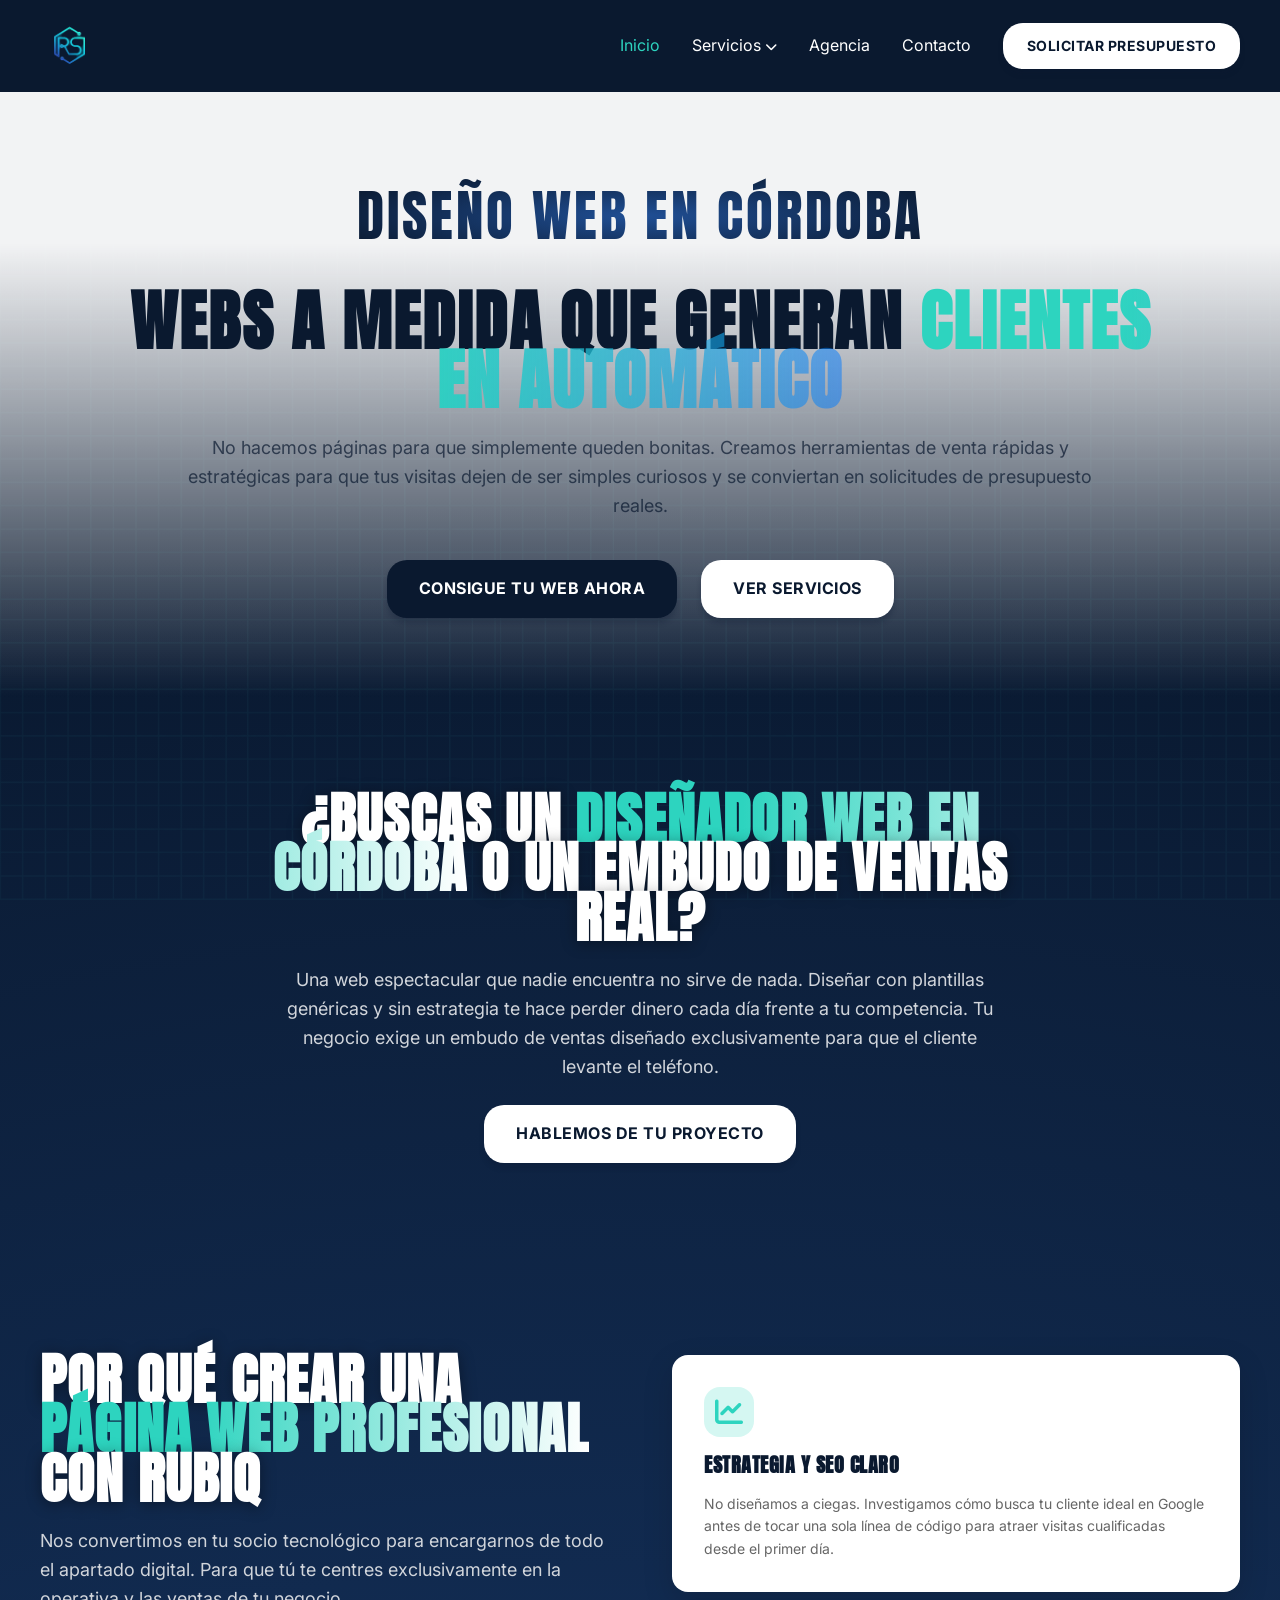
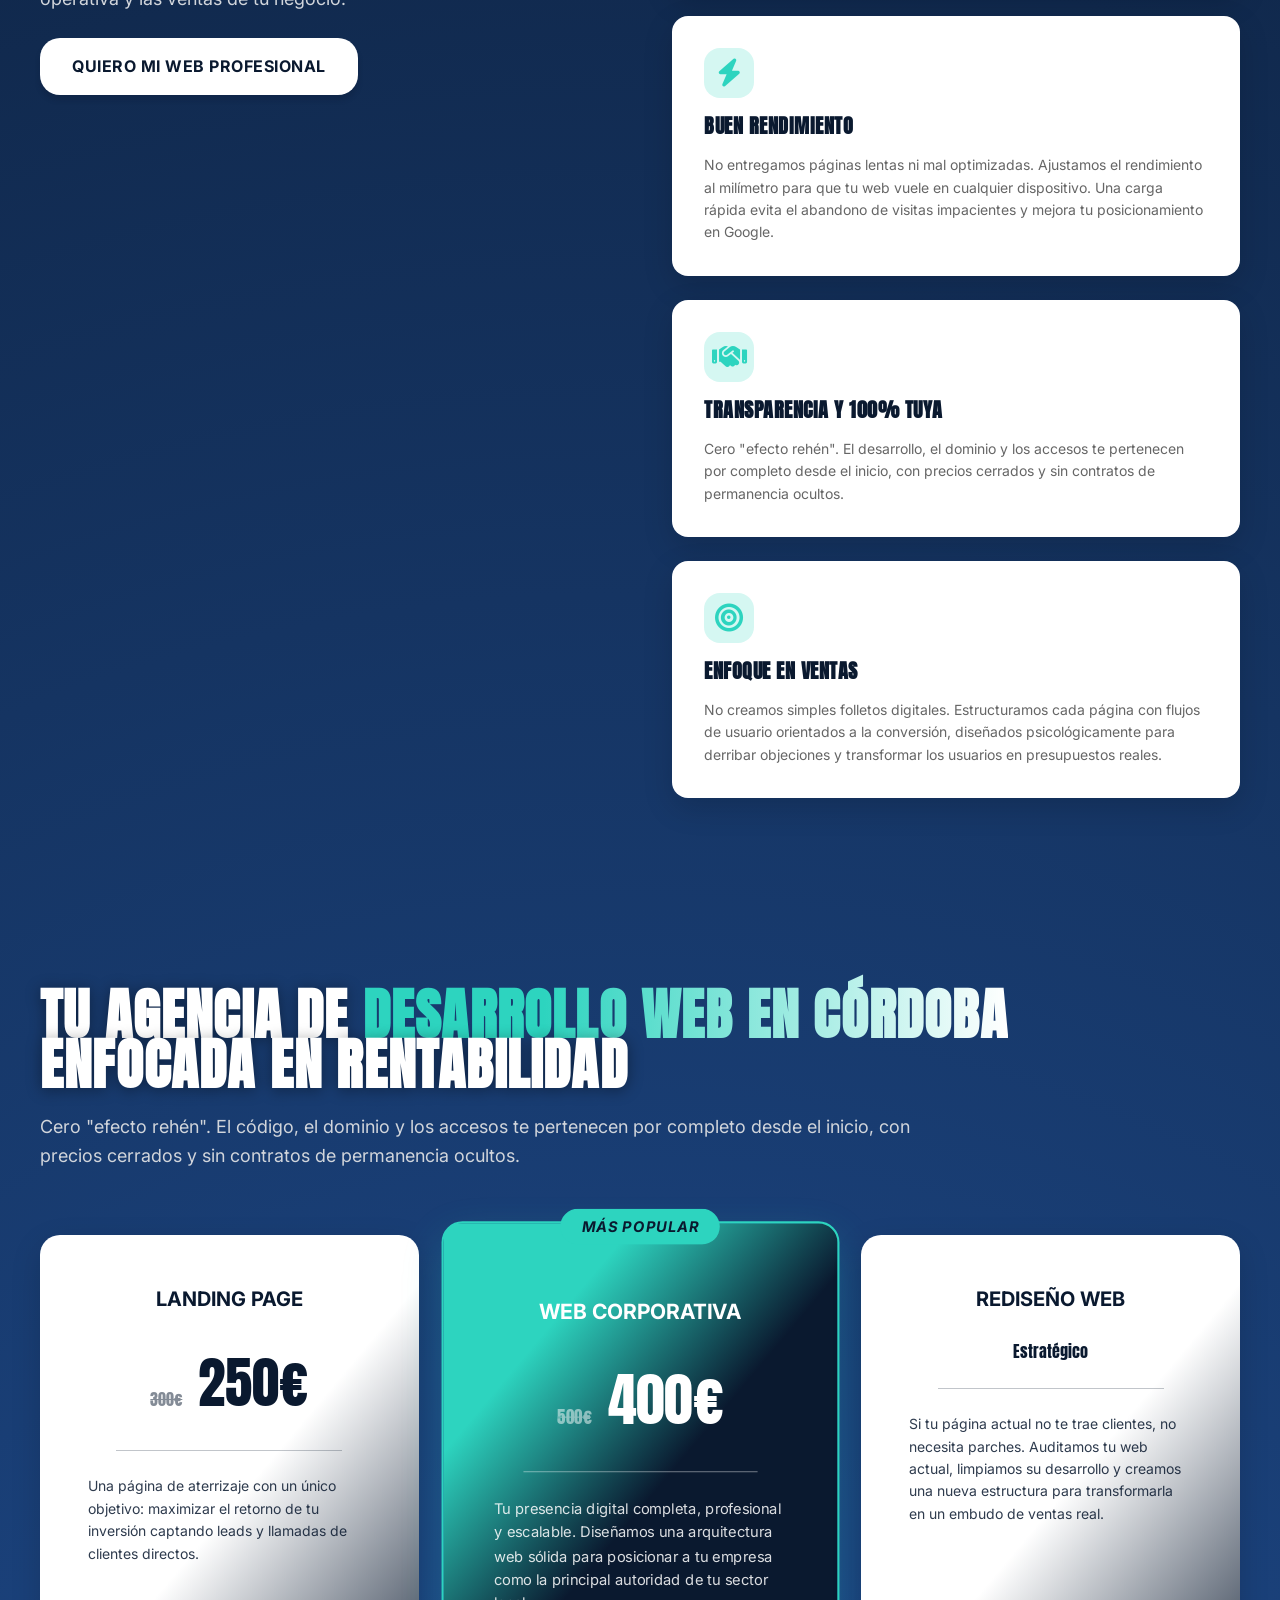
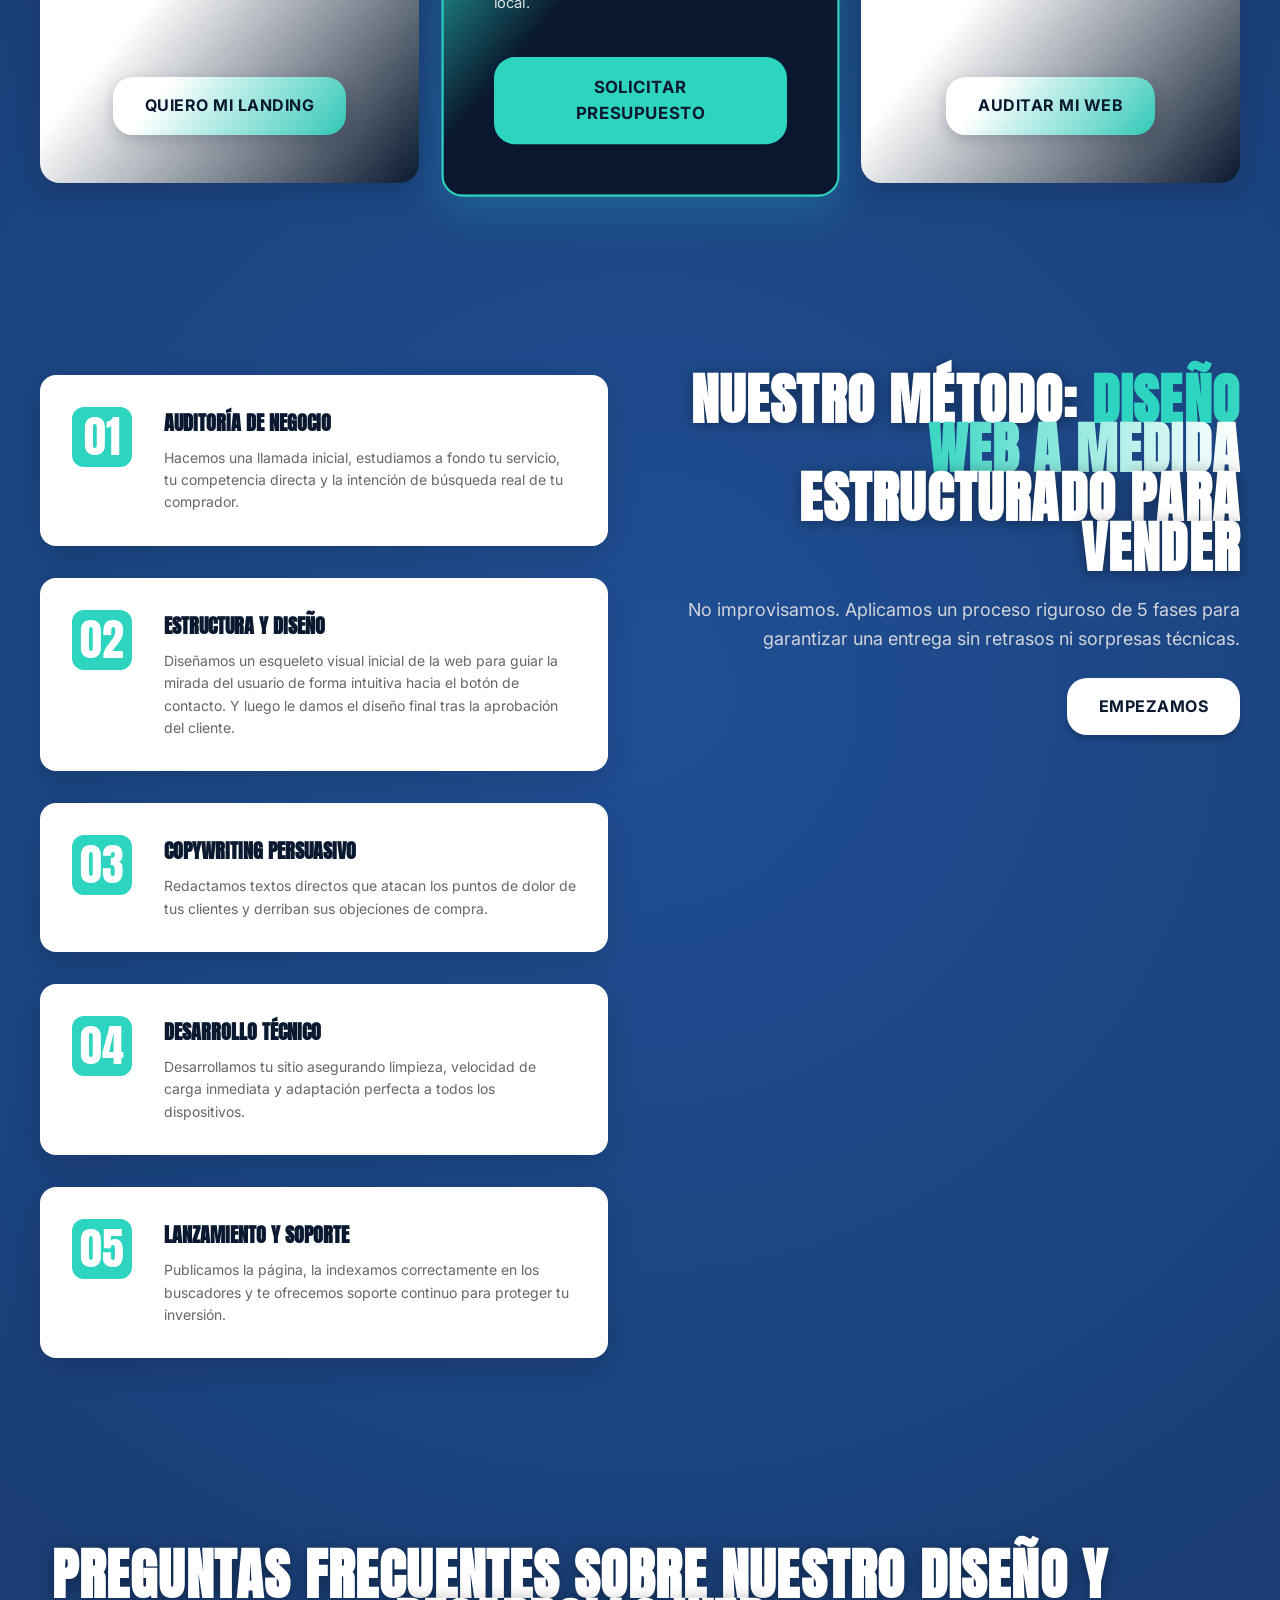
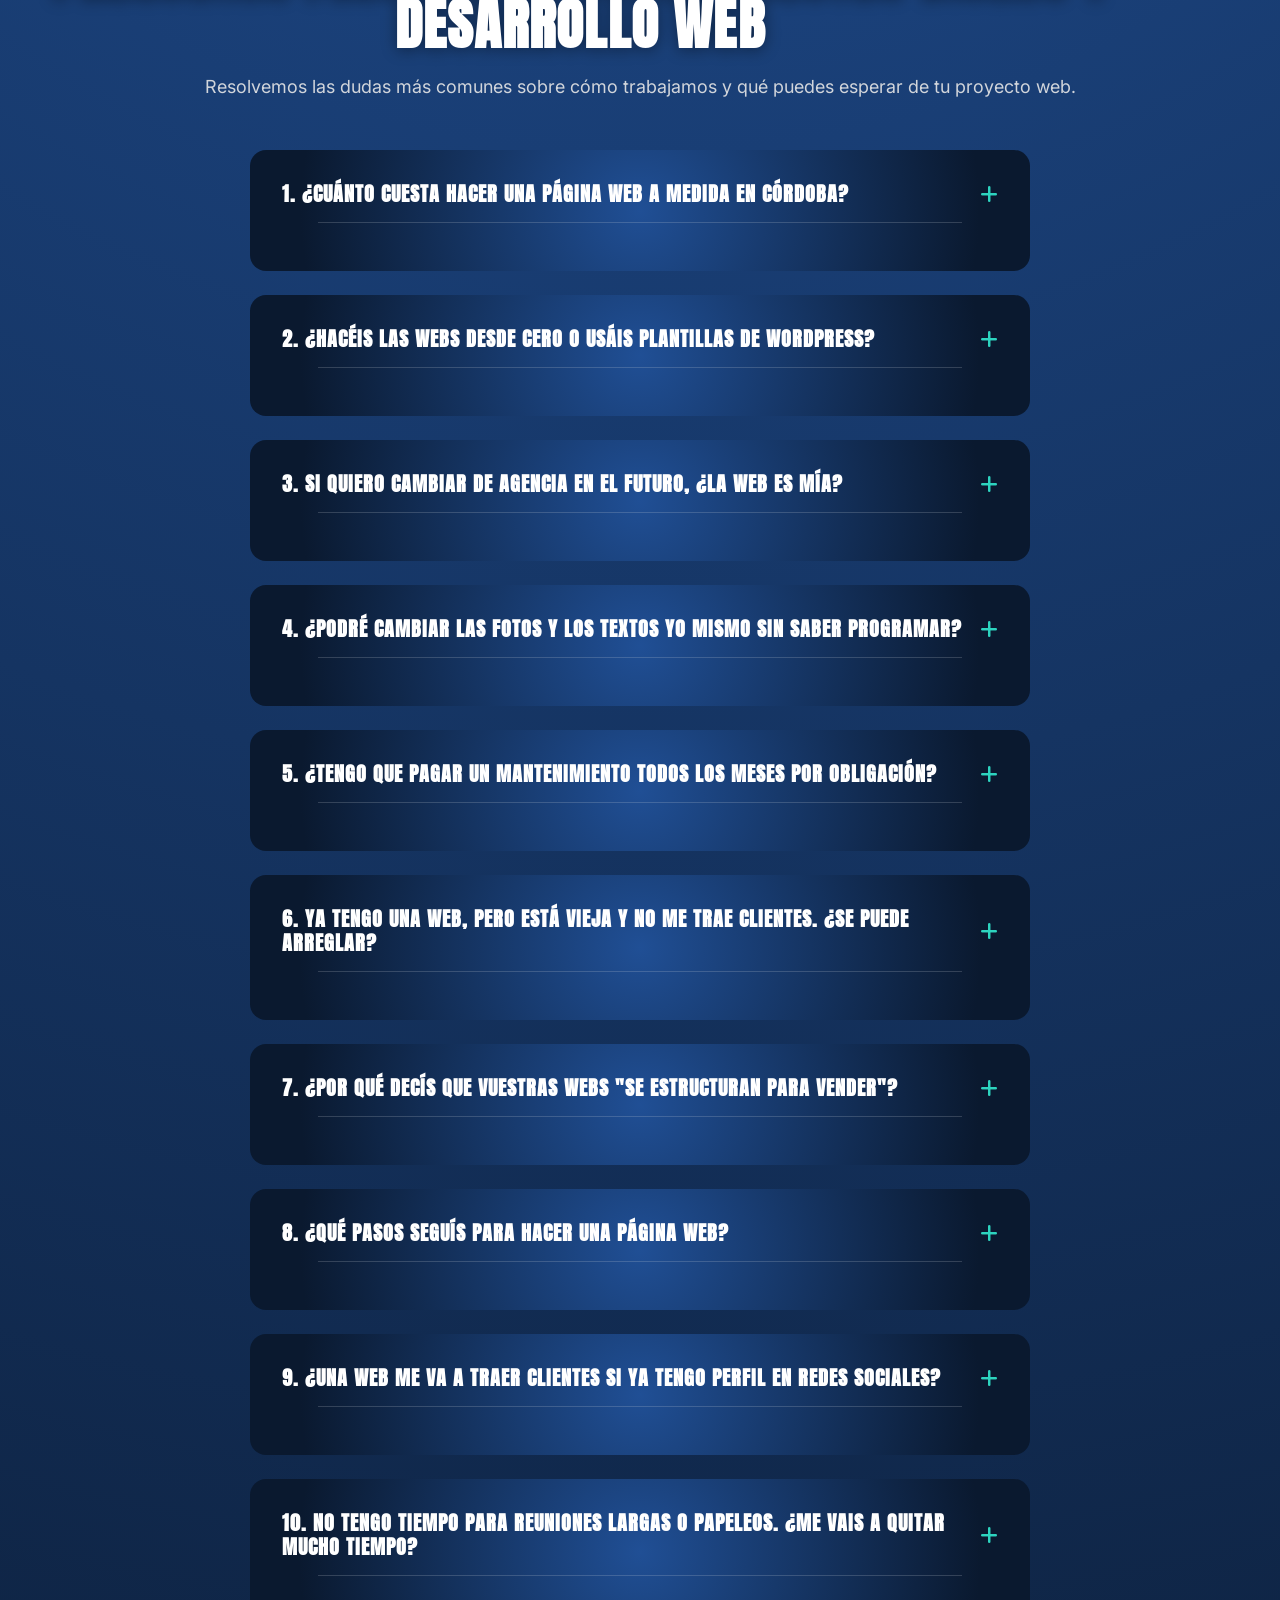
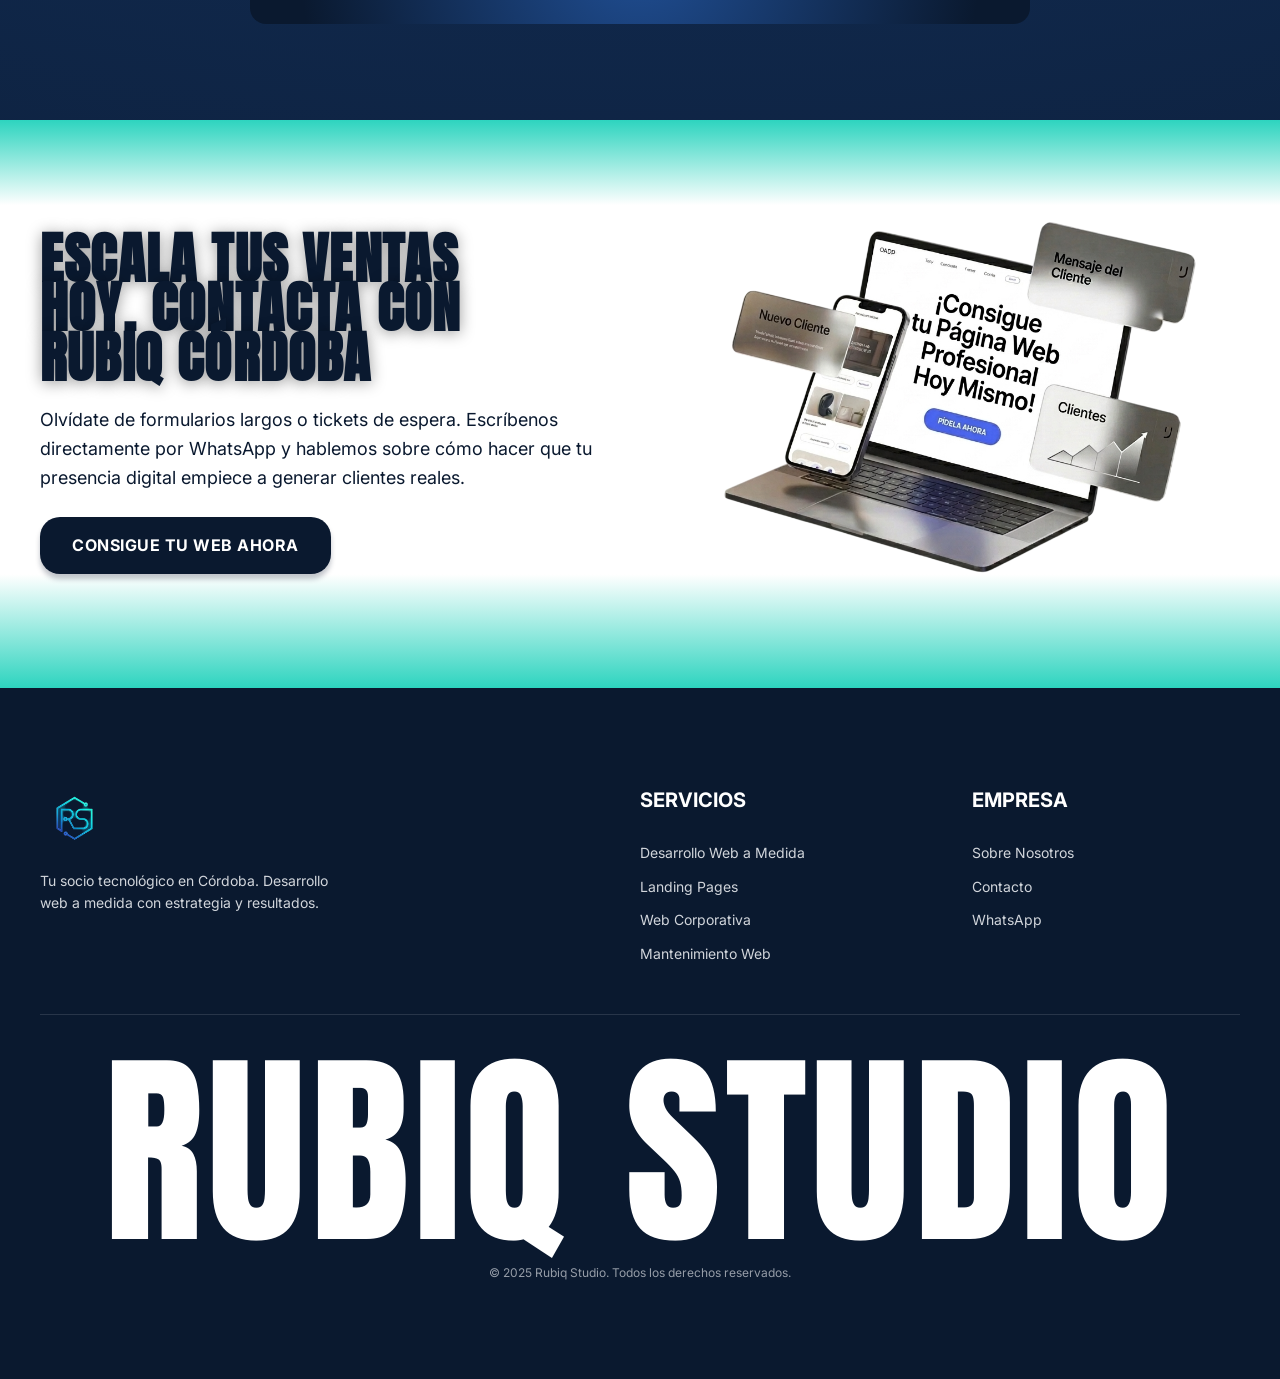
==== Desarrollo de la web/index.html @ 09715423 "Version 1 - Home casi terminada en desktop y el menu en movil hecho" ====
<!DOCTYPE html>
<html lang="es">

<head>
  <meta charset="UTF-8">
  <meta name="viewport" content="width=device-width, initial-scale=1.0">
  <title>Rubiq Studio — Diseño web en Córdoba para captar más clientes</title>
  <meta name="description"
    content="Rubiq Studio: agencia de desarrollo web en Córdoba. Creamos páginas web profesionales, rápidas y orientadas a ventas. Landing Pages, webs corporativas y rediseño estratégico.">

  <!-- Fuentes Google -->
  <link rel="preconnect" href="https://fonts.googleapis.com">
  <link rel="preconnect" href="https://fonts.gstatic.com" crossorigin>
  <link href="https://fonts.googleapis.com/css2?family=Anton&family=Inter:wght@400;500;700&display=swap"
    rel="stylesheet">

  <!-- Font Awesome (carga diferida) -->
  <link rel="stylesheet" href="https://cdnjs.cloudflare.com/ajax/libs/font-awesome/6.5.0/css/all.min.css" media="print"
    onload="this.media='all'">
  <noscript>
    <link rel="stylesheet" href="https://cdnjs.cloudflare.com/ajax/libs/font-awesome/6.5.0/css/all.min.css">
  </noscript>

  <!-- AOS se añadirá al final del desarrollo -->

  <link rel="stylesheet" href="css/global.css">
  <link rel="stylesheet" href="css/home.css">
</head>

<body>

  <!-- ===== HEADER / NAVEGACIÓN ===== -->
  <header class="navegacion">
    <nav class="navegacion-contenedor">
      <div class="navegacion-logo">
        <a href="index.html">
          <img src="img/logo-rubiqstudio.png" alt="Rubiq Studio" width="70" height="70">
        </a>
      </div>

      <ul class="navegacion-enlaces">
        <li><a href="index.html" class="activo">Inicio</a></li>
        <li class="navegacion-dropdown">
          <button class="navegacion-dropdown-toggle">Servicios <i class="fas fa-chevron-down"></i></button>
          <ul class="navegacion-dropdown-menu">
            <li><a href="desarrollo-web-a-medida.html">Desarrollo Web</a></li>
            <li><a href="mantenimiento-web-mensual.html">Mantenimiento Web</a></li>
          </ul>
        </li>
        <li><a href="agencia.html">Agencia</a></li>
        <li><a href="contacto.html">Contacto</a></li>
        <li class="navegacion-enlaces-boton"><a href="contacto.html" class="boton boton--blanco">Solicitar presupuesto</a></li>
      </ul>

      <button class="navegacion-hamburguesa" aria-label="Abrir menú">
        <i class="fas fa-bars"></i>
      </button>
    </nav>
  </header>

  <!-- ===== MAIN ===== -->
  <main>

    <!-- ===== HERO ===== -->
    <section class="hero">
      <div class="hero-contenedor">
        <span class="hero-pretitulo">Diseño web en Córdoba</span>
        <h1 class="hero-titulo"><span class="hero-titulo-base">webs a medida que generan </span><span
            class="hero-titulo-destacado">clientes en automático</span></h1>
        <p class="hero-contenido">No hacemos páginas para que simplemente queden bonitas. Creamos herramientas de venta
          rápidas y estratégicas para que tus visitas dejen de ser simples curiosos y se conviertan en solicitudes de
          presupuesto reales.</p>
        <div class="hero-botones">
          <a href="contacto.html" class="boton boton--azul-marino">Consigue tu web ahora</a>
          <a href="#servicios" class="boton boton--blanco">Ver servicios</a>
        </div>

      </div>
    </section>

    <!-- ===== SECCIÓN 1: PROBLEMA ===== -->
    <section class="problema" id="problema">
      <div class="problema-contenedor">
        <h2 class="problema-titulo">¿Buscas un <span class="destacado">diseñador web en Córdoba</span> o un embudo de
          ventas real?</h2>
        <p class="problema-contenido">Una web espectacular que nadie encuentra no sirve de nada. Diseñar con plantillas
          genéricas y sin estrategia te hace perder dinero cada día frente a tu competencia. Tu negocio exige un embudo
          de ventas diseñado exclusivamente para que el cliente levante el teléfono.</p>
        <a href="contacto.html" class="boton boton--blanco">Hablemos de tu proyecto</a>
      </div>
    </section>

    <!-- ===== SECCIÓN 2: BENEFICIOS ===== -->
    <section class="beneficios" id="beneficios">
      <div class="beneficios-contenedor">

        <div class="beneficios-contenido">
          <h2 class="beneficios-titulo">Por qué crear una <span class="destacado">página web profesional</span> con
            Rubiq</h2>
          <p class="beneficios-texto">Nos convertimos en tu socio tecnológico para encargarnos de todo el apartado
            digital. Para que tú te centres exclusivamente en la operativa y las ventas de tu negocio.</p>
          <a href="contacto.html" class="boton boton--blanco">Quiero mi web profesional</a>
        </div>

        <div class="beneficios-tarjetas">

          <article class="beneficio-tarjeta">
            <i class="fas fa-chart-line beneficio-icono"></i>
            <h3 class="beneficio-titulo">Estrategia y SEO claro</h3>
            <p class="beneficio-texto">No diseñamos a ciegas. Investigamos cómo busca tu cliente ideal en Google antes
              de tocar una sola línea de código para atraer visitas cualificadas desde el primer día.</p>
          </article>

          <article class="beneficio-tarjeta">
            <i class="fas fa-bolt beneficio-icono"></i>
            <h3 class="beneficio-titulo">Buen Rendimiento</h3>
            <p class="beneficio-texto">No entregamos páginas lentas ni mal optimizadas. Ajustamos el rendimiento al
              milímetro para que tu web vuele en cualquier dispositivo. Una carga rápida evita el abandono de visitas
              impacientes y mejora tu posicionamiento en Google.</p>
          </article>

          <article class="beneficio-tarjeta">
            <i class="fas fa-handshake beneficio-icono"></i>
            <h3 class="beneficio-titulo">Transparencia y 100% tuya</h3>
            <p class="beneficio-texto">Cero "efecto rehén". El desarrollo, el dominio y los accesos te pertenecen por
              completo desde el inicio, con precios cerrados y sin contratos de permanencia ocultos.</p>
          </article>

          <article class="beneficio-tarjeta">
            <i class="fas fa-bullseye beneficio-icono"></i>
            <h3 class="beneficio-titulo">Enfoque en ventas</h3>
            <p class="beneficio-texto">No creamos simples folletos digitales. Estructuramos cada página con flujos de
              usuario orientados a la conversión, diseñados psicológicamente para derribar objeciones y transformar los
              usuarios en presupuestos reales.</p>
          </article>

        </div>
      </div>
    </section>

    <!-- ===== SECCIÓN 3: SERVICIOS / PRECIOS ===== -->
    <section class="servicios" id="servicios">
      <div class="servicios-contenedor">

        <div class="servicios-encabezado">
          <h2 class="servicios-titulo">Tu agencia de <span class="destacado">desarrollo web en Córdoba</span> enfocada
            en rentabilidad</h2>
          <p class="servicios-contenido">Cero "efecto rehén". El código, el dominio y los accesos te pertenecen por
            completo desde el inicio, con precios cerrados y sin contratos de permanencia ocultos.</p>
        </div>

        <div class="servicios-tarjetas">

          <article class="servicio-tarjeta">
            <h3 class="servicio-tarjeta-titulo">Landing Page</h3>
            <div class="servicio-tarjeta-precio">
              <span class="precio-anterior">300€</span>
              <span class="precio-actual">250€</span>
            </div>
            <hr class="servicio-tarjeta-divisor">
            <p class="servicio-tarjeta-descripcion">Una página de aterrizaje con un único objetivo: maximizar el retorno
              de tu inversión captando leads y llamadas de clientes directos.</p>
            <a href="contacto.html" class="boton boton--blanco-borde">Quiero mi landing</a>
          </article>

          <article class="servicio-tarjeta servicio-tarjeta--destacada">
            <span class="servicio-tarjeta-etiqueta">Más popular</span>
            <h3 class="servicio-tarjeta-titulo">Web Corporativa</h3>
            <div class="servicio-tarjeta-precio">
              <span class="precio-anterior">500€</span>
              <span class="precio-actual">400€</span>
            </div>
            <hr class="servicio-tarjeta-divisor">
            <p class="servicio-tarjeta-descripcion">Tu presencia digital completa, profesional y escalable. Diseñamos
              una arquitectura web sólida para posicionar a tu empresa como la principal autoridad de tu sector local.
            </p>
            <a href="contacto.html" class="boton boton--turquesa">Solicitar presupuesto</a>
          </article>

          <article class="servicio-tarjeta">
            <h3 class="servicio-tarjeta-titulo">Rediseño Web</h3>
            <div class="servicio-tarjeta-precio">
              <span class="precio-actual precio-actual--unico">Estratégico</span>
            </div>
            <hr class="servicio-tarjeta-divisor">
            <p class="servicio-tarjeta-descripcion">Si tu página actual no te trae clientes, no necesita parches.
              Auditamos tu web actual, limpiamos su desarrollo y creamos una nueva estructura para transformarla en un
              embudo de ventas real.</p>
            <a href="contacto.html" class="boton boton--blanco-borde">Auditar mi web</a>
          </article>

        </div>
      </div>
    </section>

    <!-- ===== SECCIÓN 4: METODOLOGÍA ===== -->
    <section class="metodologia" id="metodologia">
      <div class="metodologia-contenedor">

        <div class="metodologia-pasos">

          <article class="metodologia-paso">
            <span class="metodologia-paso-numero">01</span>
            <div class="metodologia-paso-contenido">
              <h3 class="metodologia-paso-titulo">Auditoría de negocio</h3>
              <p class="metodologia-paso-texto">Hacemos una llamada inicial, estudiamos a fondo tu servicio, tu
                competencia directa y la intención de búsqueda real de tu comprador.</p>
            </div>
          </article>

          <article class="metodologia-paso">
            <span class="metodologia-paso-numero">02</span>
            <div class="metodologia-paso-contenido">
              <h3 class="metodologia-paso-titulo">Estructura y diseño</h3>
              <p class="metodologia-paso-texto">Diseñamos un esqueleto visual inicial de la web para guiar la mirada del
                usuario de forma intuitiva hacia el botón de contacto. Y luego le damos el diseño final tras la
                aprobación del cliente.</p>
            </div>
          </article>

          <article class="metodologia-paso">
            <span class="metodologia-paso-numero">03</span>
            <div class="metodologia-paso-contenido">
              <h3 class="metodologia-paso-titulo">Copywriting Persuasivo</h3>
              <p class="metodologia-paso-texto">Redactamos textos directos que atacan los puntos de dolor de tus
                clientes y derriban sus objeciones de compra.</p>
            </div>
          </article>

          <article class="metodologia-paso">
            <span class="metodologia-paso-numero">04</span>
            <div class="metodologia-paso-contenido">
              <h3 class="metodologia-paso-titulo">Desarrollo Técnico</h3>
              <p class="metodologia-paso-texto">Desarrollamos tu sitio asegurando limpieza, velocidad de carga inmediata
                y adaptación perfecta a todos los dispositivos.</p>
            </div>
          </article>

          <article class="metodologia-paso">
            <span class="metodologia-paso-numero">05</span>
            <div class="metodologia-paso-contenido">
              <h3 class="metodologia-paso-titulo">Lanzamiento y Soporte</h3>
              <p class="metodologia-paso-texto">Publicamos la página, la indexamos correctamente en los buscadores y te
                ofrecemos soporte continuo para proteger tu inversión.</p>
            </div>
          </article>

        </div>

        <div class="metodologia-contenido">
          <h2 class="metodologia-titulo">Nuestro método: <span class="destacado">Diseño web a medida</span> estructurado
            para vender</h2>
          <p class="metodologia-texto">No improvisamos. Aplicamos un proceso riguroso de 5 fases para garantizar una
            entrega sin retrasos ni sorpresas técnicas.</p>
          <a href="contacto.html" class="boton boton--blanco">Empezamos</a>
        </div>

      </div>
    </section>

    <!-- ===== SECCIÓN 5: FAQ ===== -->
    <section class="faq" id="faq">
      <div class="faq-contenedor">
        <h2 class="faq-titulo">Preguntas frecuentes sobre nuestro diseño y desarrollo web</h2>
        <p class="faq-intro">Resolvemos las dudas más comunes sobre cómo trabajamos y qué puedes esperar de tu proyecto
          web.</p>

        <div class="faq-lista">

          <article class="faq-item">
            <div class="faq-fila-superior">
              <h3 class="faq-pregunta">1. ¿Cuánto cuesta hacer una página web a medida en Córdoba?</h3>
              <i class="fas fa-plus faq-icono"></i>
            </div>
            <div class="faq-divisor"></div>
            <div class="faq-respuesta">
              <p>Nos gusta ser 100% transparentes y no escondernos detrás de un "pide presupuesto". Si necesitas una
                Landing Page (una página de un solo objetivo para captar clientes rápidos), el precio es desde 250€. Si
                buscas una Web Corporativa completa para tu negocio, los precios parten desde los 400€. Son precios
                cerrados, sin sorpresas ni cuotas ocultas al final del proyecto.</p>
            </div>
          </article>

          <article class="faq-item">
            <div class="faq-fila-superior">
              <h3 class="faq-pregunta">2. ¿Hacéis las webs desde cero o usáis plantillas de WordPress?</h3>
              <i class="fas fa-plus faq-icono"></i>
            </div>
            <div class="faq-divisor"></div>
            <div class="faq-respuesta">
              <p>Depende de lo que sea más rentable para tu negocio. No usamos plantillas prefabricadas ni constructores
                visuales pesados que hacen que la web cargue lento y espante a tus clientes. Si necesitas algo súper
                rápido y personalizado, desarrollamos a medida con código puro (HTML, CSS y JavaScript). Si prefieres
                poder gestionar el contenido tú mismo en el futuro, te creamos un WordPress limpio y ultra optimizado.
              </p>
            </div>
          </article>

          <article class="faq-item">
            <div class="faq-fila-superior">
              <h3 class="faq-pregunta">3. Si quiero cambiar de agencia en el futuro, ¿la web es mía?</h3>
              <i class="fas fa-plus faq-icono"></i>
            </div>
            <div class="faq-divisor"></div>
            <div class="faq-respuesta">
              <p>Por supuesto. Odiamos el "efecto rehén" que usan otras agencias. El código, el dominio y tu negocio
                digital te pertenecen al 100% desde el primer minuto. No te atamos a ningún software cerrado de terceros
                ni a sistemas propios que no puedas llevarte a otro lado. Te entregamos las llaves de tu negocio.</p>
            </div>
          </article>

          <article class="faq-item">
            <div class="faq-fila-superior">
              <h3 class="faq-pregunta">4. ¿Podré cambiar las fotos y los textos yo mismo sin saber programar?</h3>
              <i class="fas fa-plus faq-icono"></i>
            </div>
            <div class="faq-divisor"></div>
            <div class="faq-respuesta">
              <p>Sí, totalmente. Si acordamos desarrollarte la página en un sistema autogestionable (como WordPress), te
                lo dejamos todo preparado y súper intuitivo para que puedas cambiar un texto, subir un artículo de un
                blog o modificar una foto sin tener que llamarnos ni depender de nosotros.</p>
            </div>
          </article>

          <article class="faq-item">
            <div class="faq-fila-superior">
              <h3 class="faq-pregunta">5. ¿Tengo que pagar un mantenimiento todos los meses por obligación?</h3>
              <i class="fas fa-plus faq-icono"></i>
            </div>
            <div class="faq-divisor"></div>
            <div class="faq-respuesta">
              <p>No hay ningún compromiso de permanencia ni estás obligado a pagar nada mes a mes. Ahora bien, nosotros
                siempre recomendamos nuestro servicio de mantenimiento web (que ronda los 50€ para landings y 75€ para
                webs corporativas). Funciona como tu escudo técnico: hacemos copias de seguridad diarias, bloqueamos
                ataques de hackers y nos aseguramos de que tu web nunca se caiga. Tú te centras en vender y nosotros en
                que tu escaparate esté siempre abierto.</p>
            </div>
          </article>

          <article class="faq-item">
            <div class="faq-fila-superior">
              <h3 class="faq-pregunta">6. Ya tengo una web, pero está vieja y no me trae clientes. ¿Se puede arreglar?
              </h3>
              <i class="fas fa-plus faq-icono"></i>
            </div>
            <div class="faq-divisor"></div>
            <div class="faq-respuesta">
              <p>Sí, para eso tenemos nuestro servicio de Rediseño Web Estratégico. No hace falta tirar tu web actual a
                la basura de primeras. Lo que hacemos es auditar qué frenos técnicos y de diseño te están haciendo
                perder clientes, limpiamos la estructura y la reprogramamos para transformarla en un embudo de ventas
                real que empiece a dar resultados.</p>
            </div>
          </article>

          <article class="faq-item">
            <div class="faq-fila-superior">
              <h3 class="faq-pregunta">7. ¿Por qué decís que vuestras webs "se estructuran para vender"?</h3>
              <i class="fas fa-plus faq-icono"></i>
            </div>
            <div class="faq-divisor"></div>
            <div class="faq-respuesta">
              <p>Porque no somos artistas, somos tu socio tecnológico. Muchas agencias te hacen una web muy bonita pero
                que no recibe visitas ni llamadas. En Rubiq, antes de tocar un solo color o programar una línea de
                código, hacemos una auditoría y una estrategia SEO. Estudiamos cómo busca tu cliente ideal en Google y
                redactamos textos persuasivos que atacan sus problemas para guiarle directo hacia el botón de contacto.
              </p>
            </div>
          </article>

          <article class="faq-item">
            <div class="faq-fila-superior">
              <h3 class="faq-pregunta">8. ¿Qué pasos seguís para hacer una página web?</h3>
              <i class="fas fa-plus faq-icono"></i>
            </div>
            <div class="faq-divisor"></div>
            <div class="faq-respuesta">
              <p>Tenemos un método súper estructurado de 5 fases para que no haya caos técnico ni dolores de cabeza para
                ti. Empezamos con una Auditoría de tu negocio y competencia, luego creamos la Estructura (Wireframes) de
                la web, pasamos al Copywriting (escribir los textos que venden), hacemos el Desarrollo Técnico y, por
                último, hacemos el Lanzamiento asegurándonos de que Google la indexe correctamente.</p>
            </div>
          </article>

          <article class="faq-item">
            <div class="faq-fila-superior">
              <h3 class="faq-pregunta">9. ¿Una web me va a traer clientes si ya tengo perfil en redes sociales?</h3>
              <i class="fas fa-plus faq-icono"></i>
            </div>
            <div class="faq-divisor"></div>
            <div class="faq-respuesta">
              <p>Las redes sociales son un terreno alquilado (mañana te pueden cerrar la cuenta o cambiar el algoritmo).
                Tu página web es tu casa propia y tu comercial trabajando 24/7. Además, cuando alguien en Córdoba
                necesita urgentemente tus servicios (por ejemplo, un dentista, un abogado o una reforma), no va a
                Instagram a buscar fotos; entra en Google con intención real de comprar. Si no tienes una web rápida y
                optimizada, ese cliente se lo lleva tu competencia.</p>
            </div>
          </article>

          <article class="faq-item">
            <div class="faq-fila-superior">
              <h3 class="faq-pregunta">10. No tengo tiempo para reuniones largas o papeleos. ¿Me vais a quitar mucho
                tiempo?</h3>
              <i class="fas fa-plus faq-icono"></i>
            </div>
            <div class="faq-divisor"></div>
            <div class="faq-respuesta">
              <p>Ese es precisamente nuestro mayor valor. Nuestro cliente ideal es el dueño de negocio que está saturado
                gestionando su empresa y no quiere perder tiempo con tecnicismos informáticos. En Rubiq te hablamos
                claro, sin jerga rara, y nos encargamos de absolutamente todo el apartado digital. Nos das la
                información básica de tu empresa y nosotros construimos tu "máquina de ventas" mientras tú sigues
                facturando.</p>
            </div>
          </article>

        </div>
      </div>
    </section>

    <!-- ===== CTA FINAL ===== -->
    <section class="cta-final" id="contacto">
      <div class="cta-contenedor">

        <div class="cta-contenido">
          <h2 class="cta-titulo">Escala tus ventas hoy. Contacta con Rubiq Córdoba</h2>
          <p class="cta-texto">Olvídate de formularios largos o tickets de espera. Escríbenos directamente por WhatsApp
            y hablemos sobre cómo hacer que tu presencia digital empiece a generar clientes reales.</p>
          <a href="https://wa.me/34692037526" class="boton boton--azul-marino" target="_blank"
            rel="noopener noreferrer">Consigue tu web ahora</a>
        </div>

        <div class="cta-imagen">
          <img src="img/mockup-laptop-tarjetas-clientes.png" alt="Mockup laptop y tarjetas de clientes Rubiq Studio">
        </div>

      </div>
    </section>

  </main>

  <!-- ===== FOOTER ===== -->
  <footer class="footer">
    <div class="footer-contenedor">

      <div class="footer-superior">

        <div class="footer-columna footer-columna--info">
          <img src="img/logo-rubiqstudio.png" alt="Rubiq Studio" width="70" height="70" class="footer-logo">
          <p class="footer-descripcion">Tu socio tecnológico en Córdoba. Desarrollo web a medida con estrategia y
            resultados.</p>
        </div>

        <div class="footer-columna footer-columna--enlaces">
          <h4 class="footer-columna-titulo">Servicios</h4>
          <ul class="footer-lista">
            <li><a href="desarrollo-web-a-medida.html">Desarrollo Web a Medida</a></li>
            <li><a href="desarrollo-web-a-medida.html#landing">Landing Pages</a></li>
            <li><a href="desarrollo-web-a-medida.html#corporativa">Web Corporativa</a></li>
            <li><a href="mantenimiento-web-mensual.html">Mantenimiento Web</a></li>
          </ul>
        </div>

        <div class="footer-columna footer-columna--enlaces">
          <h4 class="footer-columna-titulo">Empresa</h4>
          <ul class="footer-lista">
            <li><a href="agencia.html">Sobre Nosotros</a></li>
            <li><a href="contacto.html">Contacto</a></li>
            <li><a href="https://wa.me/34692037526" target="_blank" rel="noopener noreferrer">WhatsApp</a></li>
          </ul>
        </div>

      </div>

      <div class="footer-inferior">
        <p class="footer-marca">RUBIQ STUDIO</p>
        <p class="footer-copyright">&copy; 2025 Rubiq Studio. Todos los derechos reservados.</p>
      </div>

    </div>
  </footer>
  <script src="js/home.js"></script>
</body>

</html>
---- Desarrollo de la web/css/global.css ----
/* =========================================
   ESTILOS GENERALES DE LA PÁGINA
   ========================================= */

/* =========================================
   VARIABLES GLOBALES
   ========================================= */
:root {
  /* Paleta de colores */
  --paleta-de-colores-neutral-bg: #FFFFFF;
  --paleta-de-colores-azul-marino: #0A192F;
  --paleta-de-colores-accent: #2DD4BF;
  --paleta-de-colores-azul-normal: #204F95;
  --color-texto: #D1D5DB;

  /* Tipografía */
  --text-sizes-titulo-principal: 65.7px;
  --text-sizes-h2: 54.9px;
  --text-sizes-heading-3: 43.2px;
  --text-sizes-text-large: 20px;
  --text-sizes-text-medium: 18px;
  --text-sizes-text-regular: 16px;
  --text-sizes-text-small: 14px;
  --text-sizes-text-tiny: 12px;

  /* Espaciados */
  --spacing-xs: 8px;
  --spacing-sm: 16px;
  --spacing-md: 24px;
  --spacing-lg: 32px;
  --spacing-xl: 48px;
  --spacing-2xl: 64px;

  /* Sombras de botón */
  --sombra-boton: 0px 5px 5px rgba(10, 25, 47, 0.25);

  /* Degradados */
  --degradado-azul-turquesa: linear-gradient(to right, #2DD4BF 30%, rgba(1, 120, 255, 0.5) 100%);
  --degradado-blanco-azul-normal: linear-gradient(to bottom, #FFFFFF 70%, #193E74 100%);
  --degradado-blanco-azul-turquesa: linear-gradient(to right, #FFFFFF 0%, #2DD4BF 100%);
  --degradado-blanco-turquesa-abajo: linear-gradient(to bottom, #FFFFFF 20%, #2DD4BF 100%);
  --degradado-blanco-y-azul: linear-gradient(to right, #FFFFFF 50%, #204F95 100%);

  /* FAQ */
  --degradado-fondo-faq: radial-gradient(circle, rgba(32, 79, 149, 1) 0%, rgba(10, 25, 47, 1) 86%);
}

/* =========================================
   RESET Y BASE
   ========================================= */
*,
*::before,
*::after {
  box-sizing: border-box;
  margin: 0;
  padding: 0;
}

html {
  scroll-behavior: smooth;
}

body {
  font-family: 'Inter', sans-serif;
  font-size: var(--text-sizes-text-regular);
  line-height: 1.6;
  color: var(--color-texto);
  background: radial-gradient(circle, rgba(32, 79, 149, 1) 0%, rgba(10, 25, 47, 1) 86%);
  min-height: 100vh;
  position: relative;
}

/* Fondo con imagen a 5% de opacidad */
body::before {
  content: '';
  position: fixed;
  inset: 0;
  background-image: url(../img/img-hero-fondo.jpeg);
  background-repeat: repeat;
  background-size: 500px 300px;
  opacity: 0.05;
  pointer-events: none;
  z-index: -2;
}

img {
  max-width: 100%;
  height: auto;
  display: block;
}

a {
  text-decoration: none;
  color: inherit;
}

ul {
  list-style: none;
}

/* =========================================
   CONTENEDOR DE CONTENIDO
   ========================================= */
.contenedor {
  max-width: 1400px;
  margin: 0 auto;
  width: 100%;
}

/* =========================================
   TIPOGRAFÍA
   ========================================= */
h1 {
  font-family: 'Anton', sans-serif;
  font-size: var(--text-sizes-titulo-principal);
  text-transform: uppercase;
  letter-spacing: 2px;
  line-height: 90%;
}

h2 {
  font-family: 'Anton', sans-serif;
  font-size: var(--text-sizes-h2);
  text-transform: uppercase;
  max-width: 90%;
  letter-spacing: 1.2px;
  line-height: 90%;
  color: var(--paleta-de-colores-neutral-bg);
  text-shadow: 0 2px 15px rgba(0, 0, 0, 0.4);
}

h3 {
  font-family: 'Anton', sans-serif;
  font-size: var(--text-sizes-heading-3);
  text-transform: uppercase;
}

/* Texto destacado con gradiente */
.destacado {
  background: #2DD4BF;
  background: linear-gradient(90deg, rgba(45, 212, 191, 1) 28%, rgba(255, 255, 255, 1) 100%);
  -webkit-background-clip: text;
  background-clip: text;
  -webkit-text-fill-color: transparent;
  text-shadow: none;
}

.destacado--turquesa {
  background: var(--degradado-azul-turquesa);
  -webkit-background-clip: text;
  background-clip: text;
  -webkit-text-fill-color: transparent;
}

/* =========================================
   BOTONES
   ========================================= */
.boton {
  display: inline-block;
  font-family: 'Inter', sans-serif;
  font-weight: 700;
  font-size: var(--text-sizes-text-regular);
  text-transform: uppercase;
  letter-spacing: 0.5px;
  padding: 16px 32px;
  border-radius: 20px;
  box-shadow: var(--sombra-boton);
  transition: all 0.3s ease;
  cursor: pointer;
  border: none;
  text-align: center;
}

.boton:hover {
  transform: translateY(-2px);
  box-shadow: 0px 8px 15px rgba(10, 25, 47, 1);
  scale: 1.03;
}

/* Botón blanco */
.boton--blanco {
  background: var(--paleta-de-colores-neutral-bg);
  color: var(--paleta-de-colores-azul-marino);
}

.boton--blanco:hover {
  background: #FFFFFF;
}

/* Botón turquesa */
.boton--turquesa {
  background: var(--paleta-de-colores-accent);
  color: var(--paleta-de-colores-azul-marino);
}

/* Botón azul marino (inverso del blanco) */
.boton--azul-marino {
  background: var(--paleta-de-colores-azul-marino);
  color: var(--paleta-de-colores-neutral-bg);
}

.boton--azul-marino:hover {
  background: #0d2b4f;
}

/* Botón blanco con borde azul marino */
.boton--blanco-borde {
  background: #FFFFFF;
  background: linear-gradient(130deg, rgba(255, 255, 255, 1) 22%, rgba(204, 245, 240, 0.95) 41%, rgba(45, 212, 191, 0.89) 100%);
  color: var(--paleta-de-colores-azul-marino);
  box-shadow: 0px 5px 15px rgba(10, 25, 47, 0.2);
}

.boton--blanco-borde:hover {
  box-shadow: 0px 8px 20px rgba(10, 25, 47, 0.3);
}
---- Desarrollo de la web/css/home.css ----
/* =========================================
   HOME - PÁGINA DE INICIO
   ========================================= */

/* =========================================
   NAVEGACIÓN
   ========================================= */

/* Barra de navegación principal */
.navegacion {
  background: var(--paleta-de-colores-azul-marino);
  padding: 0 40px;
  position: relative;
  z-index: 1000;
}

/* Contenedor interno del menú */
.navegacion-contenedor {
  display: flex;
  align-items: center;
  justify-content: space-between;
  max-width: 1400px;
  margin: 0 auto;
  padding: var(--spacing-sm) 0;
  position: relative;
}

/* Logo de la marca */
.navegacion-logo {
  flex-shrink: 0;
}

.navegacion-logo img {
  width: 60px;
  height: 60px;
}

/* Lista de enlaces de navegación */
.navegacion-enlaces {
  display: flex;
  align-items: center;
  gap: var(--spacing-lg);
}

/* Enlaces individuales del menú */
.navegacion-enlaces a {
  font-family: 'Inter', sans-serif;
  font-size: var(--text-sizes-text-regular);
  color: var(--paleta-de-colores-neutral-bg);
  transition: color 0.3s ease;
}

.navegacion-enlaces a:hover,
.navegacion-enlaces a.activo {
  color: var(--paleta-de-colores-accent);
}

/* Botón CTA dentro del menú */
.navegacion-enlaces-boton {
  display: flex;
  align-items: center;
}

.navegacion-enlaces-boton .boton {
  padding: 12px 24px;
  font-size: var(--text-sizes-text-small);
  color: var(--paleta-de-colores-azul-marino);
}

/* Dropdown de navegación */
.navegacion-dropdown {
  position: relative;
}

/* Botón que abre el submenú Servicios */
.navegacion-dropdown-toggle {
  font-family: 'Inter', sans-serif;
  font-size: var(--text-sizes-text-regular);
  color: var(--paleta-de-colores-neutral-bg);
  background: none;
  border: none;
  text-align: left;
  cursor: pointer;
  align-items: center;
  gap: 6px;
  transition: color 0.3s ease;
  padding: 0;
}

.navegacion-dropdown-toggle:hover {
  color: var(--paleta-de-colores-accent);
}

.navegacion-dropdown-toggle i {
  font-size: 12px;
  transition: transform 0.3s ease;
}

.navegacion-dropdown:hover .navegacion-dropdown-toggle i {
  transform: rotate(180deg);
}

/* Submenú desplegable de Servicios */
.navegacion-dropdown-menu {
  position: absolute;
  top: 100%;
  left: 50%;
  transform: translateX(-50%);
  background: var(--paleta-de-colores-azul-marino);
  min-width: 200px;
  padding: var(--spacing-sm) 0;
  border-radius: 8px;
  box-shadow: 0px 10px 30px rgba(0, 0, 0, 0.3);
  opacity: 0;
  visibility: hidden;
  transition: all 0.3s ease;
  z-index: 100;
}

/* Submenú visible al hacer hover (solo desktop) */
@media (min-width: 765px) {
  .navegacion-dropdown:hover .navegacion-dropdown-menu {
    opacity: 1;
    visibility: visible;
  }
}

/* Enlaces dentro del submenú */
.navegacion-dropdown-menu li a {
  display: block;
  padding: 8px 24px;
  color: var(--paleta-de-colores-neutral-bg);
  transition: background 0.3s ease, color 0.3s ease;
  white-space: nowrap;
}

.navegacion-dropdown-menu li a:hover {
  background: rgba(45, 212, 191, 0.1);
  color: var(--paleta-de-colores-accent);
}

/* =========================================
   HERO
   ========================================= */
.hero {
  display: flex;
  flex-direction: column;
  align-items: center;
  padding: 80px 40px;
  text-align: center;
  position: relative;
  background: linear-gradient(to bottom, rgba(255, 255, 255, 0.95) 25%, rgba(13, 39, 78, 0) 100%);
}

.hero-contenedor {
  display: flex;
  flex-direction: column;
  align-items: center;
  gap: var(--spacing-md);
  max-width: 1400px;
  width: 100%;
  position: relative;
  z-index: 1;
}

.hero-pretitulo {
  font-family: 'Anton', sans-serif;
  font-size: var(--text-sizes-h2);
  text-transform: uppercase;
  letter-spacing: 3px;
  margin-bottom: var(--spacing-xs);
  background: radial-gradient(ellipse at center, #204F95 0%, #0A192F 86%);
  -webkit-background-clip: text;
  background-clip: text;
  -webkit-text-fill-color: transparent;
}

.hero-titulo {
  max-width: 90%;
}

.hero-titulo-base {
  color: #0A192F;
}

.hero-titulo-destacado {
  background: var(--degradado-azul-turquesa);
  -webkit-background-clip: text;
  background-clip: text;
  -webkit-text-fill-color: transparent;
}

.hero-contenido {
  font-size: var(--text-sizes-text-medium);
  line-height: var(--line-height-texto);
  max-width: 80%;
  color: var(--paleta-de-colores-azul-marino);
  opacity: 70%;
}

.hero-botones {
  display: flex;
  gap: var(--spacing-md);
  margin-top: var(--spacing-sm);
  flex-wrap: wrap;
  justify-content: center;
}

.hero-imagen {
  width: calc(100% + 80px);
  margin-left: -40px;
  margin-right: -40px;
  margin-top: var(--spacing-lg);
  position: relative;
  line-height: 0;
}

.hero-imagen::before {
  content: '';
  position: absolute;
  top: 0;
  left: 0;
  right: 0;
  height: 80px;
  background: linear-gradient(to bottom, rgba(255, 255, 255, 0.95) 0%, transparent 100%);
  z-index: 2;
  pointer-events: none;
}

.hero-imagen::after {
  content: '';
  position: absolute;
  bottom: 0;
  left: 0;
  right: 0;
  height: 80px;
  background: linear-gradient(to top, rgba(13, 39, 78, 0.6) 0%, transparent 100%);
  z-index: 2;
  pointer-events: none;
}

.hero-imagen img {
  width: 100%;
  height: auto;
  display: block;
}

/* =========================================
   SECCIÓN 1: PROBLEMA
   ========================================= */
.problema {
  padding: 96px 40px;
}

.problema-titulo {
  max-width: 70%;
}

.problema-contenedor {
  max-width: 1400px;
  margin: 0 auto;
  display: flex;
  flex-direction: column;
  align-items: center;
  gap: var(--spacing-md);
  text-align: center;
}

.problema-contenido {
  font-size: var(--text-sizes-text-medium);
  line-height: var(--line-he-ight-texto);
  max-width: 60%;
  color: var(--color-texto);
}

/* =========================================
   SECCIÓN 2: BENEFICIOS
   ========================================= */
.beneficios {
  padding: 96px 40px;
}

.beneficios-contenedor {
  display: grid;
  grid-template-columns: 1fr 1fr;
  gap: var(--spacing-2xl);
  max-width: 1400px;
  margin: 0 auto;
  align-items: flex-start;
}

.beneficios-contenido {
  display: flex;
  flex-direction: column;
  gap: var(--spacing-md);
  align-items: flex-start;
  position: sticky;
  top: 40px;
}

.beneficios-titulo {
  max-width: 100%;
}

.beneficios-texto {
  font-size: var(--text-sizes-text-medium);
  line-height: var(--line-height-texto);
  color: var(--color-texto);
}

.beneficios-tarjetas {
  display: flex;
  flex-direction: column;
  gap: var(--spacing-md);
  position: relative;
  min-height: 500px;
}

.beneficio-tarjeta {
  background: var(--paleta-de-colores-neutral-bg);
  border-radius: 16px;
  padding: var(--spacing-lg);
  display: flex;
  flex-direction: column;
  gap: var(--spacing-sm);
  box-shadow: 0px 10px 30px rgba(0, 0, 0, 0.15);
  position: sticky;
}

.beneficio-tarjeta:nth-child(1) {
  top: 20px;
  z-index: 1;
}

.beneficio-tarjeta:nth-child(2) {
  top: 40px;
  z-index: 2;
}

.beneficio-tarjeta:nth-child(3) {
  top: 80px;
  z-index: 3;
}

.beneficio-tarjeta:nth-child(4) {
  top: 120px;
  z-index: 4;
}

.beneficio-icono {
  font-size: 28px;
  color: var(--paleta-de-colores-accent);
  width: 50px;
  height: 50px;
  display: flex;
  align-items: center;
  justify-content: center;
  background: rgba(45, 212, 191, 0.2);
  border-radius: 16px;
}

.beneficio-tarjeta .beneficio-titulo {
  font-family: 'Anton', sans-serif;
  font-size: var(--text-sizes-text-large);
  letter-spacing: 0.5px;
  color: var(--paleta-de-colores-azul-marino);
  line-height: 1.2;
}

.beneficio-tarjeta .beneficio-texto {
  font-size: var(--text-sizes-text-small);
  line-height: var(--line-height-cuerpo);
  color: #666;
}

/* =========================================
   SECCIÓN 3: SERVICIOS / PRECIOS
   ========================================= */
.servicios {
  padding: 96px 40px;
}

.servicios-contenedor {
  max-width: 1400px;
  margin: 0 auto;
}

.servicios-encabezado {
  text-align: left;
  max-width: 90%;
  margin-bottom: var(--spacing-2xl);
}

.servicios-titulo {
  margin-bottom: var(--spacing-md);
}

.servicios-contenido {
  width: 85%;
  font-size: var(--text-sizes-text-medium);
  line-height: var(--line-height-texto);
  color: var(--color-texto);
}

.servicios-tarjetas {
  display: grid;
  grid-template-columns: 1fr 1fr 1fr;
  gap: var(--spacing-lg);
  align-items: stretch;
}

/* ---- Tarjeta base (izquierda y derecha) ---- */
.servicio-tarjeta {
  background: linear-gradient(130deg, rgba(255, 255, 255, 1) 50%, rgba(10, 25, 47, 1) 100%);
  border-radius: 20px;
  padding: var(--spacing-xl);
  display: flex;
  flex-direction: column;
  gap: var(--spacing-md);
  box-shadow: 0px 10px 30px rgba(0, 0, 0, 0.15);
  position: relative;
  color: var(--paleta-de-colores-azul-marino);
  transition: all 0.3s ease;
  cursor: pointer;
}

/* ---- Hover: tarjetas laterales ---- */
.servicio-tarjeta:hover {
  transform: translateY(-8px);
  box-shadow: 0px 20px 50px rgba(0, 0, 0, 0.25);
}

/* ---- Tarjeta central destacada ---- */
.servicio-tarjeta--destacada {
  transform: scale(1.05);
  background: linear-gradient(130deg, rgba(45, 212, 191, 1) 22%, rgba(10, 25, 47, 1) 50%);
  border: 2px solid var(--paleta-de-colores-accent);
  box-shadow: 0px 15px 40px rgba(45, 212, 191, 0.2);
  color: var(--paleta-de-colores-neutral-bg);
  padding-top: calc(var(--spacing-xl) + 20px);
}

/* ---- Hover: tarjeta central destacada ---- */
.servicio-tarjeta--destacada:hover {
  transform: scale(1.05) translateY(-8px);
  box-shadow: 0px 25px 60px rgba(45, 212, 191, 0.35);
}

.servicio-tarjeta-etiqueta {
  position: absolute;
  top: -14px;
  left: 50%;
  transform: translateX(-50%);
  background: var(--paleta-de-colores-accent);
  color: var(--paleta-de-colores-azul-marino);
  font-family: 'Inter', sans-serif;
  font-size: var(--text-sizes-text-small);
  font-weight: 700;
  font-style: italic;
  text-transform: uppercase;
  letter-spacing: 1px;
  padding: 6px 20px;
  border-radius: 20px;
  white-space: nowrap;
}

.servicio-tarjeta-titulo {
  font-family: 'Inter', sans-serif;
  font-size: var(--text-sizes-text-large);
  font-weight: bold;
  text-transform: uppercase;
  color: inherit;
  line-height: var(--line-height-titulo);
  text-align: center;
}

/* ---- Precios ---- */
.servicio-tarjeta-precio {
  display: flex;
  align-items: baseline;
  justify-content: center;
  gap: var(--spacing-sm);
  flex-wrap: wrap;
}

.precio-anterior {
  font-family: 'Anton', sans-serif;
  font-size: var(--text-sizes-h3);
  text-decoration: line-through;
  opacity: 0.5;
  color: inherit;
}

.precio-actual {
  font-family: 'Anton', sans-serif;
  font-size: var(--text-sizes-h2);
  color: inherit;
  line-height: var(--line-height-titulo);
}

.precio-actual--unico {
  font-size: var(--text-sizes-h3);
  text-decoration: none;
  opacity: 1;
}

/* ---- Divisor ---- */
.servicio-tarjeta-divisor {
  width: 80%;
  height: 1px;
  border: none;
  background: currentColor;
  opacity: 0.25;
  margin: 0 auto;
}

.servicio-tarjeta--destacada .servicio-tarjeta-divisor {
  background: var(--paleta-de-colores-neutral-bg);
  opacity: 0.4;
}

/* ---- Descripción ---- */
.servicio-tarjeta-descripcion {
  font-size: var(--text-sizes-text-small);
  line-height: var(--line-height-texto);
  color: inherit;
  opacity: 0.85;
  flex-grow: 1;
}

/* ---- Botón dentro de tarjeta ---- */
.servicio-tarjeta .boton {
  margin-top: var(--spacing-sm);
  align-self: center;
}

/* =========================================
   SECCIÓN 4: METODOLOGÍA
   ========================================= */
.metodologia {
  padding: 96px 40px;
}

.metodologia-contenedor {
  display: grid;
  grid-template-columns: 1fr 1fr;
  gap: var(--spacing-2xl);
  max-width: 1400px;
  margin: 0 auto;
  align-items: flex-start;
}

.metodologia-pasos {
  display: flex;
  flex-direction: column;
  gap: var(--spacing-lg);
  order: 1;
  position: relative;
  min-height: 800px;
}

.metodologia-paso {
  display: flex;
  gap: var(--spacing-lg);
  align-items: flex-start;
  position: sticky;
  background: var(--paleta-de-colores-neutral-bg);
  border-radius: 16px;
  padding: var(--spacing-lg);
  box-shadow: 0px 10px 30px rgba(0, 0, 0, 0.15);
}

.metodologia-paso:nth-child(1) {
  top: 20px;
  z-index: 1;
}

.metodologia-paso:nth-child(2) {
  top: 40px;
  z-index: 2;
}

.metodologia-paso:nth-child(3) {
  top: 60px;
  z-index: 3;
}

.metodologia-paso:nth-child(4) {
  top: 80px;
  z-index: 4;
}

.metodologia-paso:nth-child(5) {
  top: 100px;
  z-index: 5;
}

.metodologia-paso-numero {
  font-family: 'Anton', sans-serif;
  font-size: calc(var(--text-sizes-h2) * 0.8);
  color: var(--paleta-de-colores-neutral-bg);
  background: var(--paleta-de-colores-accent);
  line-height: 1;
  flex-shrink: 0;
  width: 60px;
  height: 60px;
  display: flex;
  align-items: center;
  justify-content: center;
  border-radius: 12px;
}

.metodologia-paso-contenido {
  display: flex;
  flex-direction: column;
  gap: var(--spacing-xs);
}

.metodologia-paso-titulo {
  font-family: 'Anton', sans-serif;
  font-size: var(--text-sizes-text-large);
  font-weight: 700;
  text-transform: uppercase;
  color: var(--paleta-de-colores-azul-marino);
  line-height: var(--line-height-titulo);
}

.metodologia-paso-texto {
  font-size: var(--text-sizes-text-small);
  line-height: var(--line-height-texto);
  color: #666;
}

.metodologia-contenido {
  display: flex;
  flex-direction: column;
  gap: var(--spacing-md);
  align-items: flex-end;
  position: sticky;
  top: 40px;
  order: 2;
}

.metodologia-titulo {
  max-width: 100%;
  text-align: right;
}

.metodologia-texto {
  text-align: right;
  font-size: var(--text-sizes-text-medium);
  line-height: var(--line-height-texto);
  color: var(--color-texto);
}

/* =========================================
   SECCIÓN 5: FAQ
   ========================================= */
.faq {
  padding: 96px 40px;
}

.faq-contenedor {
  max-width: 1400px;
  margin: 0 auto;
  text-align: center;
}

.faq-titulo {
  font-family: 'Anton', sans-serif;
  font-size: var(--text-sizes-h2);
  color: var(--paleta-de-colores-neutral-bg);
  margin-bottom: var(--spacing-md);
}

.faq-intro {
  font-size: var(--text-sizes-text-medium);
  line-height: var(--line-height-texto);
  color: var(--color-texto);
  margin-bottom: var(--spacing-xl);
}

.faq-lista {
  display: flex;
  max-width: 65%;
  margin: 0 auto;
  flex-direction: column;
  gap: var(--spacing-md);
  text-align: left;
}

.faq-item {
  background: var(--degradado-fondo-faq);
  border-radius: 16px;
  padding: var(--spacing-lg);
  cursor: pointer;
}

.faq-fila-superior {
  display: flex;
  justify-content: space-between;
  align-items: center;
  gap: var(--spacing-sm);
}

.faq-pregunta {
  font-family: 'Anton', sans-serif;
  font-size: var(--text-sizes-text-large);
  color: var(--paleta-de-colores-neutral-bg);
  line-height: 1.2;
  letter-spacing: 1px;
  margin: 0;
}

.faq-icono {
  font-size: var(--text-sizes-text-large);
  color: var(--paleta-de-colores-accent);
  flex-shrink: 0;
  transition: transform 0.3s ease;
}

.faq-item.active .faq-icono {
  transform: rotate(45deg);
}

.faq-divisor {
  width: 90%;
  height: 1px;
  background: rgba(209, 213, 219, 0.2);
  margin: var(--spacing-sm) auto;
}

.faq-respuesta {
  max-height: 0;
  opacity: 0;
  overflow: hidden;
  transition: max-height 0.4s ease, opacity 0.3s ease, margin 0.3s ease;
}

.faq-item.active .faq-respuesta {
  max-height: 500px;
  opacity: 1;
}

.faq-respuesta p {
  font-size: var(--text-sizes-text-regular);
  line-height: var(--line-height-texto);
  color: var(--color-texto);
  padding-top: var(--spacing-xs);
}

/* =========================================
   CTA FINAL
   ========================================= */
.cta-final {
  padding: 0 40px;
  background: linear-gradient(to bottom, #2DD4BF 0%, #FFFFFF 15%, #FFFFFF 49%, #FFFFFF 80%, #2DD4BF 100%);
}

.cta-contenedor {
  max-width: 1400px;
  margin: 0 auto;
  display: grid;
  grid-template-columns: 1fr 1fr;
  gap: var(--spacing-2xl);
  align-items: center;
}

.cta-contenido {
  display: flex;
  flex-direction: column;
  gap: var(--spacing-md);
  align-items: flex-start;
}

.cta-titulo {
  font-family: 'Anton', sans-serif;
  font-size: var(--text-sizes-h2);
  color: var(--paleta-de-colores-azul-marino);
}

.cta-texto {
  font-size: var(--text-sizes-text-medium);
  line-height: var(--line-height-texto);
  color: var(--paleta-de-colores-azul-marino);
}

.cta-imagen {
  display: flex;
  justify-content: flex-end;
  align-items: flex-end;
}

.cta-imagen img {
  width: 100%;
  height: auto;
  display: block;
}

/* =========================================
   FOOTER
   ========================================= */
.footer {
  background-color: var(--paleta-de-colores-azul-marino);
  padding: 96px 40px;
  color: var(--color-texto);
}

.footer-contenedor {
  max-width: 1400px;
  margin: 0 auto;
}

.footer-superior {
  display: grid;
  grid-template-columns: 2fr 1fr 1fr;
  gap: var(--spacing-2xl);
  padding-bottom: var(--spacing-xl);
  border-bottom: 1px solid rgba(209, 213, 219, 0.15);
}

.footer-columna {
  display: flex;
  flex-direction: column;
  gap: var(--spacing-sm);
}

.footer-logo {
  width: 70px;
  height: auto;
}

.footer-descripcion {
  font-size: var(--text-sizes-text-small);
  line-height: var(--line-height-texto);
  max-width: 300px;
}

.footer-columna-titulo {
  font-family: 'Inter', sans-serif;
  font-size: var(--text-sizes-text-large);
  font-weight: 700;
  color: var(--paleta-de-colores-neutral-bg);
  text-transform: uppercase;
  margin-bottom: var(--spacing-xs);
}

.footer-lista {
  list-style: none;
  display: flex;
  flex-direction: column;
  gap: var(--spacing-xs);
}

.footer-lista a {
  color: var(--color-texto);
  text-decoration: none;
  font-size: var(--text-sizes-text-small);
  line-height: var(--line-height-texto);
  transition: color 0.3s ease;
}

.footer-lista a:hover {
  color: var(--paleta-de-colores-accent);
}

.footer-inferior {
  display: flex;
  flex-direction: column;
  align-items: center;
  gap: var(--spacing-xs);
  padding-top: var(--spacing-lg);
  text-align: center;
}

.footer-marca {
  font-family: 'Anton', sans-serif;
  font-size: 13rem;
  line-height: 1;
  color: var(--paleta-de-colores-neutral-bg);
  letter-spacing: 4px;
}

.footer-copyright {
  font-size: var(--text-sizes-text-tiny);
  color: var(--color-texto);
  opacity: 0.7;
}

/* =========================================
   MEDIA QUERIES - RESPONSIVE
   
   Breakpoints:
   - 1024px: Ajustes tablet / desktop pequeño
   - 764px:  Menú hamburguesa y hero ajustados
   - 320px:  Ajustes móvil pequeño
   ========================================= */

/* ---- 1024px ---- */
@media (max-width: 1024px) {
  .hero {
    padding: 60px 40px;
  }

  .hero-pretitulo {
    font-size: 54px;
  }

  .hero-titulo {
    max-width: 100%;
  }

  .hero-contenido {
    font-size: var(--text-sizes-text-regular);
    max-width: 100%;
  }
}

/* ---- 764px: Menú hamburguesa y hero ajustados ---- */
@media (max-width: 764px) {
  .navegacion {
    padding: 0 20px;
  }

  .navegacion-contenedor {
    position: relative;
  }

  .navegacion-enlaces {
    display: none;
    position: absolute;
    top: 100%;
    left: 0;
    right: 0;
    background: var(--paleta-de-colores-azul-marino);
    flex-direction: column;
    padding: var(--spacing-md);
    gap: var(--spacing-sm);
    border-radius: 0 0 20px 20px;
    z-index: 1000;
    box-shadow: 0px 10px 30px rgba(0, 0, 0, 0.3);
  }

  .navegacion-abierto .navegacion-enlaces {
    display: flex;
  }

  .navegacion-enlaces li {
    width: 100%;
  }

  .navegacion-enlaces a,
  .navegacion-dropdown-toggle {
    font-size: var(--text-sizes-text-large);
    padding: var(--spacing-xs) 0;
  }

  .navegacion-dropdown-toggle {
    width: 100%;
    justify-content: space-between;
  }

  .navegacion-dropdown-menu {
    position: static;
    transform: none;
    box-shadow: none;
    opacity: 1;
    visibility: visible;
    padding: var(--spacing-xs) 0 var(--spacing-xs) var(--spacing-md);
    display: none;
    background: transparent;
    transition: none;
  }

  .navegacion-dropdown-abierto .navegacion-dropdown-menu {
    display: block;
  }

  .navegacion-dropdown-menu li a {
    padding-left: var(--spacing-lg);
  }

  .navegacion-enlaces-boton {
    margin-top: var(--spacing-sm);
    padding-top: var(--spacing-sm);
    border-top: 1px solid rgba(209, 213, 219, 0.15);
    width: 100%;
    display: block;
  }

  .navegacion-enlaces-boton .boton {
    width: 100%;
    text-align: center;
    color: var(--paleta-de-colores-azul-marino);
  }

  .navegacion-hamburguesa {
    display: flex;
    align-items: center;
    justify-content: center;
    background: none;
    border: none;
    color: var(--paleta-de-colores-neutral-bg);
    font-size: 28px;
    cursor: pointer;
    padding: 8px;
    z-index: 1001;
  }

  .hero {
    padding: 40px 20px;
  }

  .hero-pretitulo {
    font-size: 38px;
    letter-spacing: 2px;
  }

  .hero-titulo-base {
    font-size: 32px;
  }

  .hero-titulo-destacado {
    font-size: 32px;
  }

  .hero-contenido {
    font-size: var(--text-sizes-text-small);
  }

  .hero-mockup img {
    max-width: 100%;
    height: auto;
  }
}

/* ---- 320px: Ajustes para móviles muy pequeños ---- */
@media (max-width: 320px) {
  .navegacion {
    padding: 0 12px;
  }

  .navegacion-logo img {
    width: 45px;
    height: 45px;
  }

  .hero {
    padding: 32px 12px;
  }

  .hero-pretitulo {
    font-size: 28px;
    letter-spacing: 1px;
  }

  .hero-titulo-base {
    font-size: 24px;
  }

  .hero-titulo-destacado {
    font-size: 24px;
  }

  .hero-contenido {
    font-size: 13px;
  }

  .hero-mockup img {
    max-width: 100%;
    height: auto;
  }
}

/* ---- Hamburguesa oculta en desktop ---- */
@media (min-width: 765px) {
  .navegacion-hamburguesa {
    display: none;
  }
}
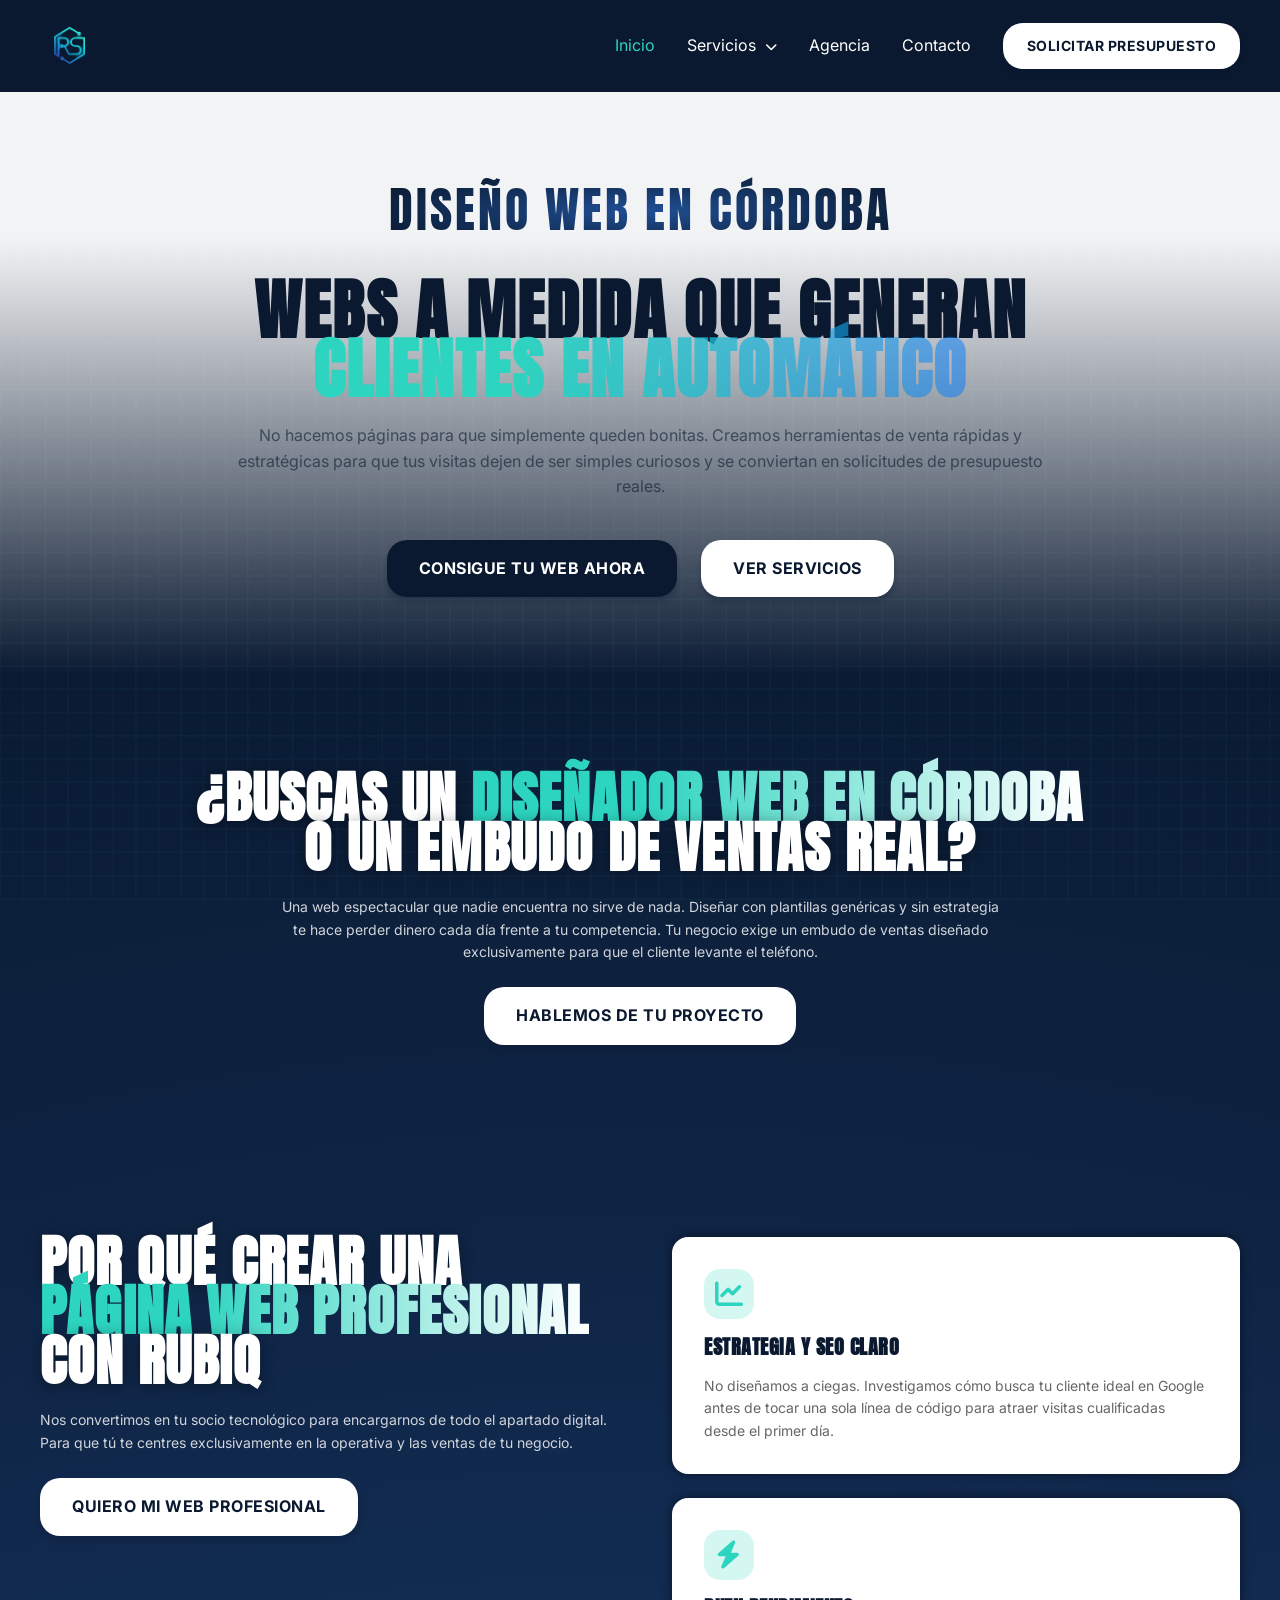
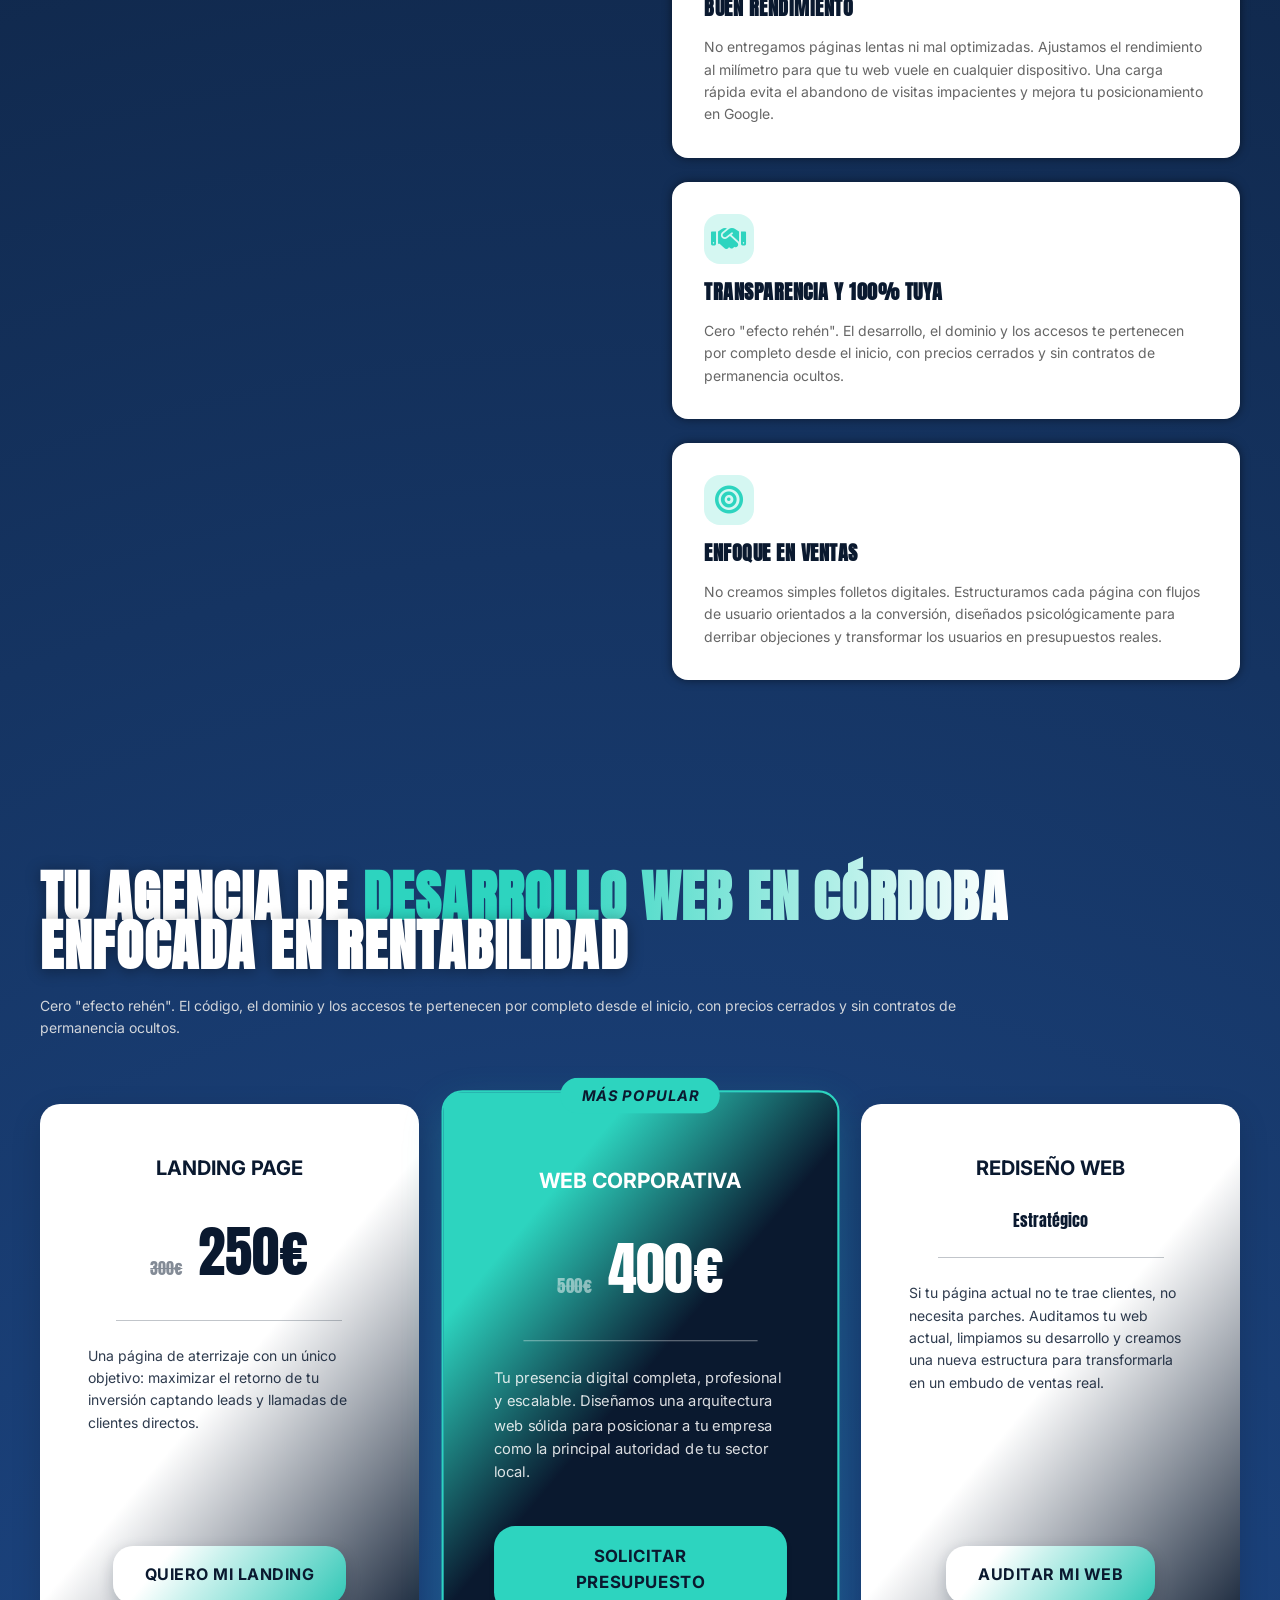
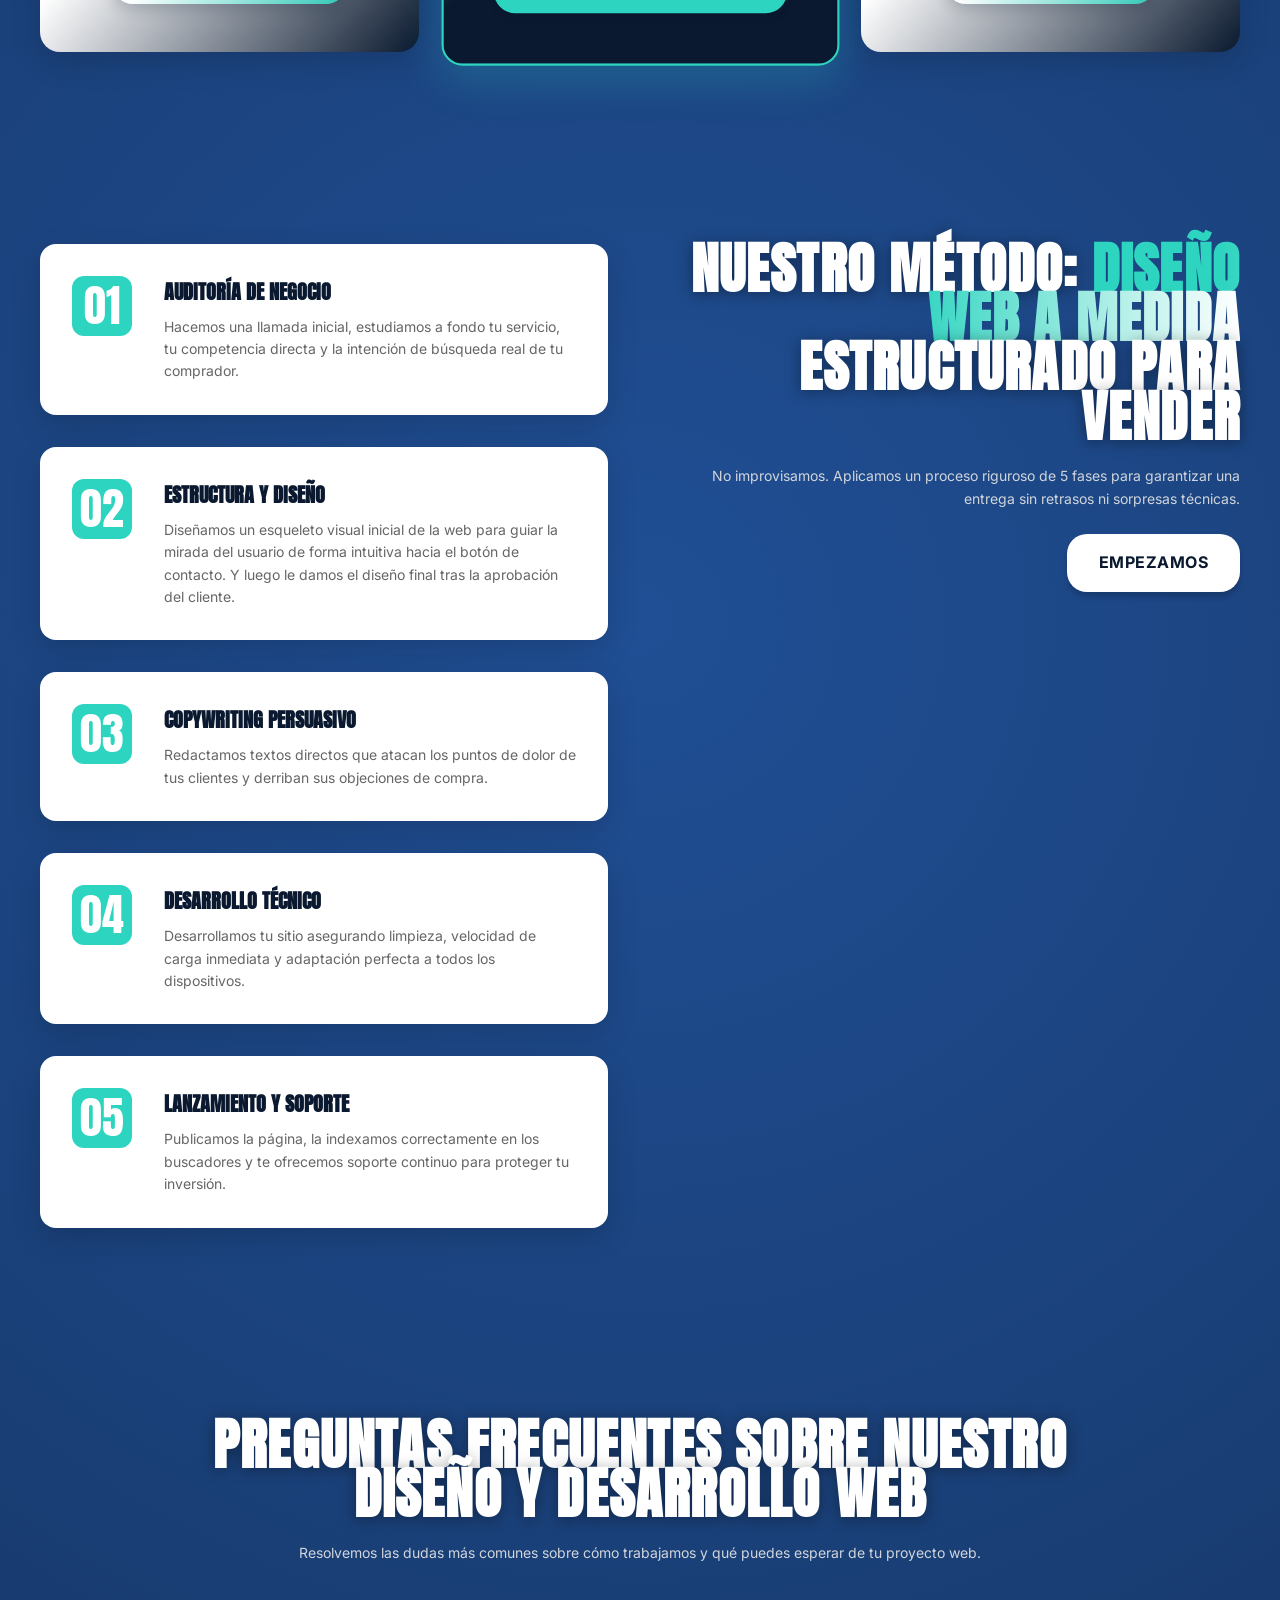
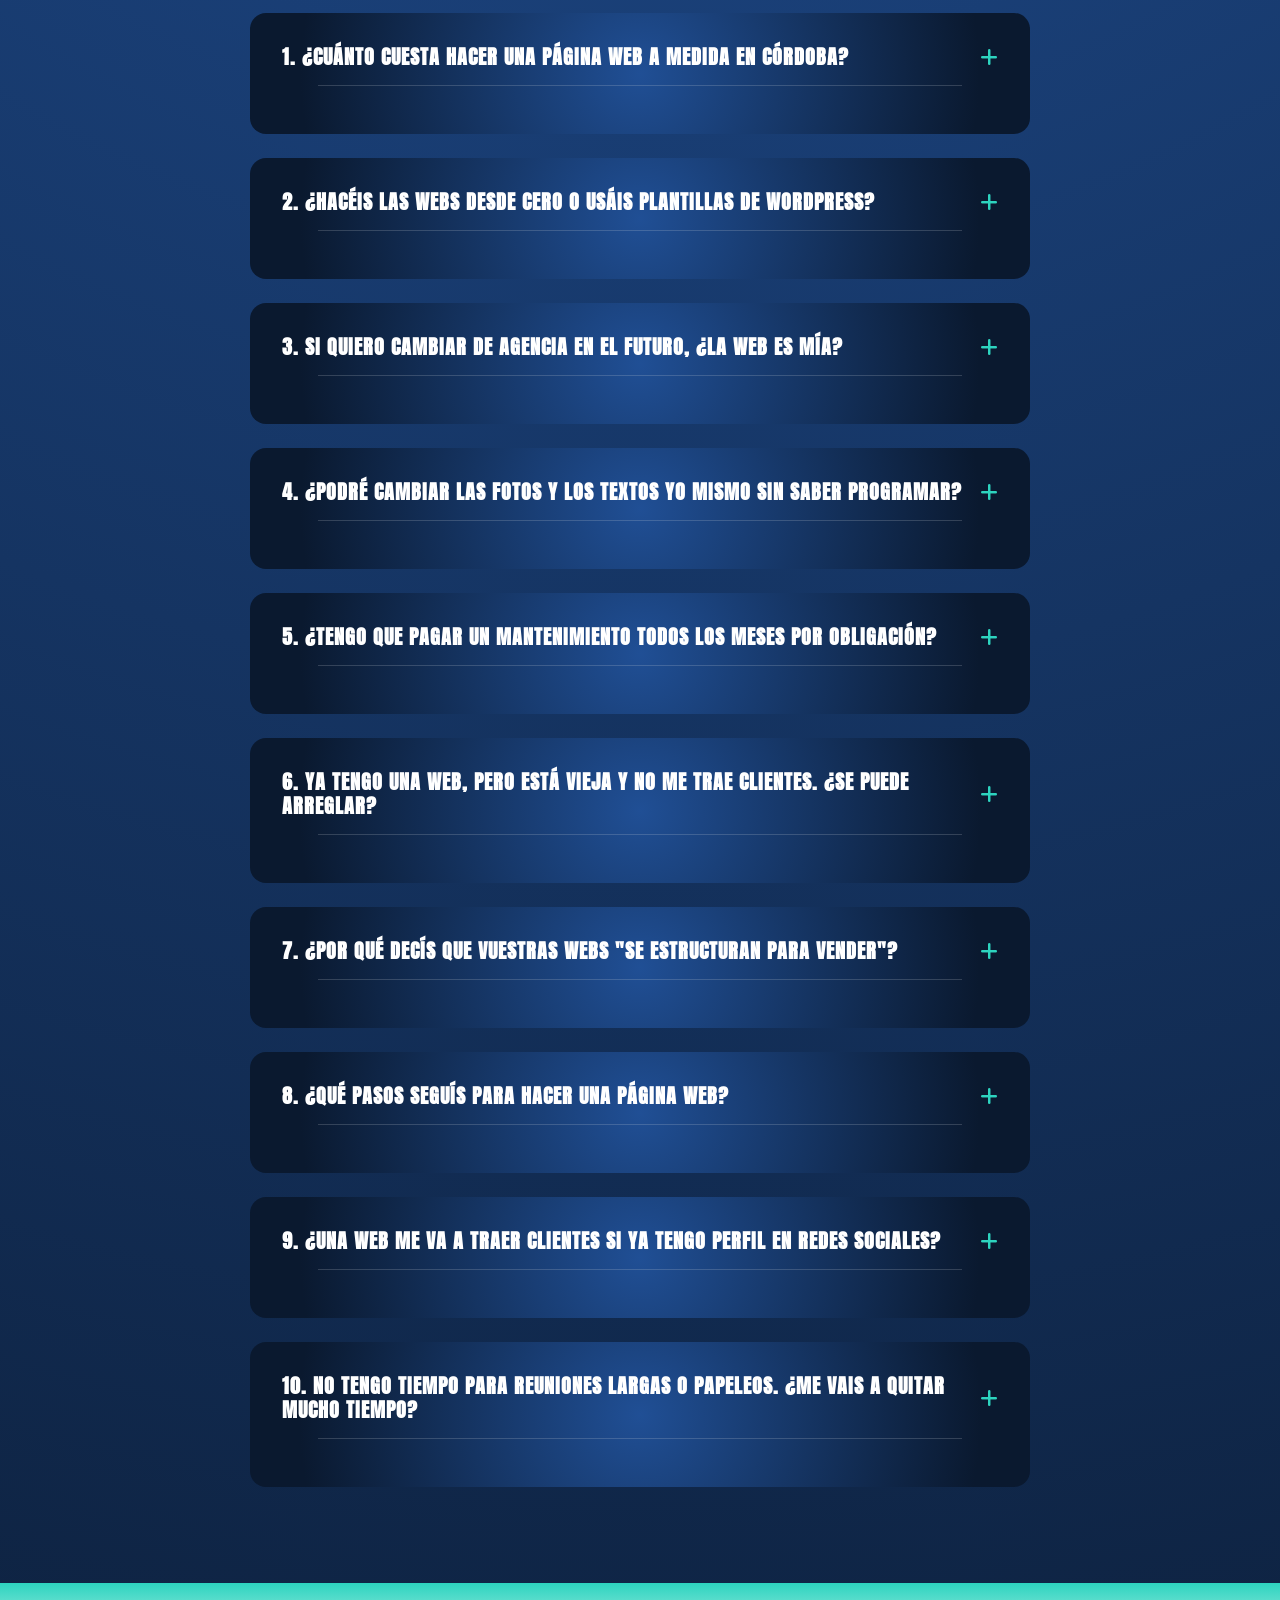
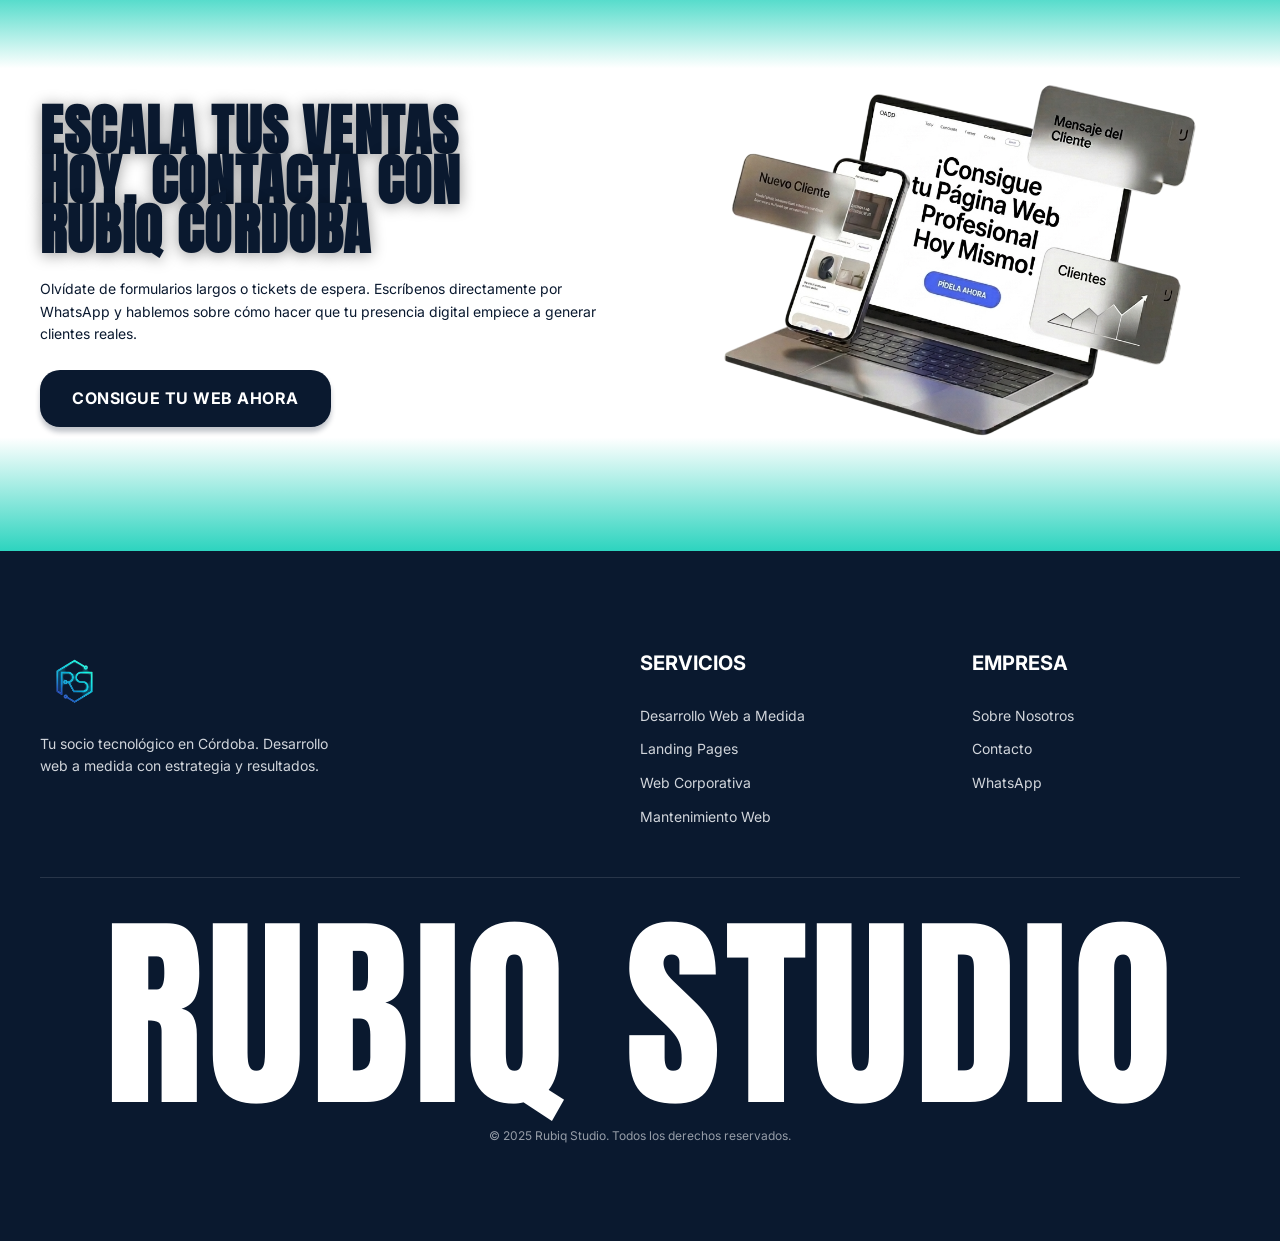
==== commit f1b3a741: "Version 2 - Optimizacion de codigo" ====
--- a/Desarrollo de la web/index.html
+++ b/Desarrollo de la web/index.html
@@ -79,7 +79,7 @@
     </section>
 
     <!-- ===== SECCIÓN 1: PROBLEMA ===== -->
-    <section class="problema" id="problema">
+    <section class="problema contenido-seccion" id="problema">
       <div class="problema-contenedor">
         <h2 class="problema-titulo">¿Buscas un <span class="destacado">diseñador web en Córdoba</span> o un embudo de
           ventas real?</h2>
@@ -91,7 +91,7 @@
     </section>
 
     <!-- ===== SECCIÓN 2: BENEFICIOS ===== -->
-    <section class="beneficios" id="beneficios">
+    <section class="beneficios contenido-seccion" id="beneficios">
       <div class="beneficios-contenedor">
 
         <div class="beneficios-contenido">
@@ -139,7 +139,7 @@
     </section>
 
     <!-- ===== SECCIÓN 3: SERVICIOS / PRECIOS ===== -->
-    <section class="servicios" id="servicios">
+    <section class="servicios contenido-seccion" id="servicios">
       <div class="servicios-contenedor">
 
         <div class="servicios-encabezado">
@@ -194,7 +194,7 @@
     </section>
 
     <!-- ===== SECCIÓN 4: METODOLOGÍA ===== -->
-    <section class="metodologia" id="metodologia">
+    <section class="metodologia contenido-seccion" id="metodologia">
       <div class="metodologia-contenedor">
 
         <div class="metodologia-pasos">
@@ -259,7 +259,7 @@
     </section>
 
     <!-- ===== SECCIÓN 5: FAQ ===== -->
-    <section class="faq" id="faq">
+    <section class="faq contenido-seccion" id="faq">
       <div class="faq-contenedor">
         <h2 class="faq-titulo">Preguntas frecuentes sobre nuestro diseño y desarrollo web</h2>
         <p class="faq-intro">Resolvemos las dudas más comunes sobre cómo trabajamos y qué puedes esperar de tu proyecto
--- a/Desarrollo de la web/css/global.css
+++ b/Desarrollo de la web/css/global.css
@@ -13,15 +13,23 @@
   --paleta-de-colores-azul-normal: #204F95;
   --color-texto: #D1D5DB;
 
-  /* Tipografía */
-  --text-sizes-titulo-principal: 65.7px;
-  --text-sizes-h2: 54.9px;
-  --text-sizes-heading-3: 43.2px;
-  --text-sizes-text-large: 20px;
-  --text-sizes-text-medium: 18px;
-  --text-sizes-text-regular: 16px;
-  --text-sizes-text-small: 14px;
-  --text-sizes-text-tiny: 12px;
+  /* Tipografía en REM (Base 16px) */
+  --text-sizes-titulo-principal: 4.10625rem;
+  /* 65.7px */
+  --text-sizes-h2: 3.43125rem;
+  /* 54.9px */
+  --text-sizes-heading-3: 2.7rem;
+  /* 43.2px */
+  --text-sizes-text-large: 1.25rem;
+  /* 20px */
+  --text-sizes-text-medium: 1.125rem;
+  /* 18px */
+  --text-sizes-text-regular: 1rem;
+  /* 16px */
+  --text-sizes-text-small: 0.875rem;
+  /* 14px */
+  --text-sizes-text-tiny: 0.75rem;
+  /* 12px */
 
   /* Espaciados */
   --spacing-xs: 8px;
@@ -43,6 +51,36 @@
 
   /* FAQ */
   --degradado-fondo-faq: radial-gradient(circle, rgba(32, 79, 149, 1) 0%, rgba(10, 25, 47, 1) 86%);
+
+  /* Tipografía responsive para móvil (se activa con media query) */
+}
+
+/* Tablets y móviles */
+@media (max-width: 764px) {
+  :root {
+    --text-sizes-titulo-principal: 2.5rem;   /* 40px */
+    --text-sizes-h2: 2rem;                   /* 32px */
+    --text-sizes-heading-3: 1.5rem;          /* 24px */
+    --text-sizes-text-large: 1.125rem;       /* 18px */
+    --text-sizes-text-medium: 1rem;          /* 16px */
+    --text-sizes-text-regular: 0.9375rem;    /* 15px */
+    --text-sizes-text-small: 0.8125rem;      /* 13px */
+    --text-sizes-text-tiny: 0.6875rem;       /* 11px */
+  }
+}
+
+/* Móviles pequeños */
+@media (max-width: 320px) {
+  :root {
+    --text-sizes-titulo-principal: 1.75rem;  /* 28px */
+    --text-sizes-h2: 1.5rem;                 /* 24px */
+    --text-sizes-heading-3: 1.25rem;         /* 20px */
+    --text-sizes-text-large: 1rem;           /* 16px */
+    --text-sizes-text-medium: 0.875rem;      /* 14px */
+    --text-sizes-text-regular: 0.8125rem;    /* 13px */
+    --text-sizes-text-small: 0.75rem;        /* 12px */
+    --text-sizes-text-tiny: 0.625rem;        /* 10px */
+  }
 }
 
 /* =========================================
@@ -213,4 +251,15 @@
 
 .boton--blanco-borde:hover {
   box-shadow: 0px 8px 20px rgba(10, 25, 47, 0.3);
+}
+
+/* =========================================
+   CLASES GENERALES
+   ========================================= */
+
+/* Clase para secciones con padding estándar y ancho máximo */
+.contenido-seccion {
+  padding: 96px 40px;
+  max-width: 1400px;
+  margin: 0 auto;
 }
--- a/Desarrollo de la web/css/home.css
+++ b/Desarrollo de la web/css/home.css
@@ -81,10 +81,7 @@
   border: none;
   text-align: left;
   cursor: pointer;
-  align-items: center;
-  gap: 6px;
   transition: color 0.3s ease;
-  padding: 0;
 }
 
 .navegacion-dropdown-toggle:hover {
@@ -93,6 +90,7 @@
 
 .navegacion-dropdown-toggle i {
   font-size: 12px;
+  margin-left: 5px;
   transition: transform 0.3s ease;
 }
 
@@ -152,6 +150,7 @@
   background: linear-gradient(to bottom, rgba(255, 255, 255, 0.95) 25%, rgba(13, 39, 78, 0) 100%);
 }
 
+/* contenedor del contenido del hero */
 .hero-contenedor {
   display: flex;
   flex-direction: column;
@@ -165,7 +164,7 @@
 
 .hero-pretitulo {
   font-family: 'Anton', sans-serif;
-  font-size: var(--text-sizes-h2);
+  font-size: 3rem;
   text-transform: uppercase;
   letter-spacing: 3px;
   margin-bottom: var(--spacing-xs);
@@ -176,7 +175,7 @@
 }
 
 .hero-titulo {
-  max-width: 90%;
+  max-width: 85%;
 }
 
 .hero-titulo-base {
@@ -190,12 +189,13 @@
   -webkit-text-fill-color: transparent;
 }
 
+/* parrafo del texto */
 .hero-contenido {
-  font-size: var(--text-sizes-text-medium);
+  font-size: var(--text-sizes-text-regular);
   line-height: var(--line-height-texto);
-  max-width: 80%;
+  max-width: 70%;
   color: var(--paleta-de-colores-azul-marino);
-  opacity: 70%;
+  opacity: 60%;
 }
 
 .hero-botones {
@@ -206,59 +206,18 @@
   justify-content: center;
 }
 
-.hero-imagen {
-  width: calc(100% + 80px);
-  margin-left: -40px;
-  margin-right: -40px;
-  margin-top: var(--spacing-lg);
-  position: relative;
-  line-height: 0;
-}
-
-.hero-imagen::before {
-  content: '';
-  position: absolute;
-  top: 0;
-  left: 0;
-  right: 0;
-  height: 80px;
-  background: linear-gradient(to bottom, rgba(255, 255, 255, 0.95) 0%, transparent 100%);
-  z-index: 2;
-  pointer-events: none;
-}
-
-.hero-imagen::after {
-  content: '';
-  position: absolute;
-  bottom: 0;
-  left: 0;
-  right: 0;
-  height: 80px;
-  background: linear-gradient(to top, rgba(13, 39, 78, 0.6) 0%, transparent 100%);
-  z-index: 2;
-  pointer-events: none;
-}
-
-.hero-imagen img {
-  width: 100%;
-  height: auto;
-  display: block;
-}
-
 /* =========================================
    SECCIÓN 1: PROBLEMA
    ========================================= */
-.problema {
-  padding: 96px 40px;
-}
+
+/* estilos a toda la sección */
 
 .problema-titulo {
-  max-width: 70%;
-}
-
+  max-width: 75%;
+}
+
+/* contenedor con todo el contenido de la seccion */
 .problema-contenedor {
-  max-width: 1400px;
-  margin: 0 auto;
   display: flex;
   flex-direction: column;
   align-items: center;
@@ -266,8 +225,9 @@
   text-align: center;
 }
 
+/* parrafo de la seccion */
 .problema-contenido {
-  font-size: var(--text-sizes-text-medium);
+  font-size: var(--text-sizes-text-small);
   line-height: var(--line-he-ight-texto);
   max-width: 60%;
   color: var(--color-texto);
@@ -276,19 +236,16 @@
 /* =========================================
    SECCIÓN 2: BENEFICIOS
    ========================================= */
-.beneficios {
-  padding: 96px 40px;
-}
+.beneficios {}
 
 .beneficios-contenedor {
   display: grid;
   grid-template-columns: 1fr 1fr;
   gap: var(--spacing-2xl);
-  max-width: 1400px;
-  margin: 0 auto;
   align-items: flex-start;
 }
 
+/* columna del h2 + parrafo + botones */
 .beneficios-contenido {
   display: flex;
   flex-direction: column;
@@ -303,7 +260,7 @@
 }
 
 .beneficios-texto {
-  font-size: var(--text-sizes-text-medium);
+  font-size: var(--text-sizes-text-small);
   line-height: var(--line-height-texto);
   color: var(--color-texto);
 }
@@ -312,7 +269,6 @@
   display: flex;
   flex-direction: column;
   gap: var(--spacing-md);
-  position: relative;
   min-height: 500px;
 }
 
@@ -323,7 +279,7 @@
   display: flex;
   flex-direction: column;
   gap: var(--spacing-sm);
-  box-shadow: 0px 10px 30px rgba(0, 0, 0, 0.15);
+  box-shadow: 0px 0px 10px rgba(0, 0, 0, 0.5);
   position: sticky;
 }
 
@@ -376,14 +332,9 @@
 /* =========================================
    SECCIÓN 3: SERVICIOS / PRECIOS
    ========================================= */
-.servicios {
-  padding: 96px 40px;
-}
-
-.servicios-contenedor {
-  max-width: 1400px;
-  margin: 0 auto;
-}
+.servicios {}
+
+.servicios-contenedor {}
 
 .servicios-encabezado {
   text-align: left;
@@ -397,7 +348,7 @@
 
 .servicios-contenido {
   width: 85%;
-  font-size: var(--text-sizes-text-medium);
+  font-size: var(--text-sizes-text-small);
   line-height: var(--line-height-texto);
   color: var(--color-texto);
 }
@@ -537,16 +488,12 @@
 /* =========================================
    SECCIÓN 4: METODOLOGÍA
    ========================================= */
-.metodologia {
-  padding: 96px 40px;
-}
+.metodologia {}
 
 .metodologia-contenedor {
   display: grid;
   grid-template-columns: 1fr 1fr;
   gap: var(--spacing-2xl);
-  max-width: 1400px;
-  margin: 0 auto;
   align-items: flex-start;
 }
 
@@ -648,7 +595,7 @@
 
 .metodologia-texto {
   text-align: right;
-  font-size: var(--text-sizes-text-medium);
+  font-size: var(--text-sizes-text-small);
   line-height: var(--line-height-texto);
   color: var(--color-texto);
 }
@@ -656,28 +603,25 @@
 /* =========================================
    SECCIÓN 5: FAQ
    ========================================= */
-.faq {
-  padding: 96px 40px;
-}
 
 .faq-contenedor {
-  max-width: 1400px;
-  margin: 0 auto;
   text-align: center;
 }
 
 .faq-titulo {
   font-family: 'Anton', sans-serif;
+  margin: 0 auto var(--spacing-md);
   font-size: var(--text-sizes-h2);
   color: var(--paleta-de-colores-neutral-bg);
-  margin-bottom: var(--spacing-md);
+  max-width: 75%;
 }
 
 .faq-intro {
-  font-size: var(--text-sizes-text-medium);
+  font-size: var(--text-sizes-text-small);
   line-height: var(--line-height-texto);
   color: var(--color-texto);
-  margin-bottom: var(--spacing-xl);
+  margin: 0 auto var(--spacing-xl);
+  max-width: 60%;
 }
 
 .faq-lista {
@@ -780,7 +724,7 @@
 }
 
 .cta-texto {
-  font-size: var(--text-sizes-text-medium);
+  font-size: var(--text-sizes-text-small);
   line-height: var(--line-height-texto);
   color: var(--paleta-de-colores-azul-marino);
 }
@@ -918,6 +862,8 @@
 
 /* ---- 764px: Menú hamburguesa y hero ajustados ---- */
 @media (max-width: 764px) {
+
+  /* menu */
   .navegacion {
     padding: 0 20px;
   }
@@ -1007,6 +953,8 @@
     z-index: 1001;
   }
 
+
+  /* hero */
   .hero {
     padding: 40px 20px;
   }
@@ -1031,6 +979,26 @@
   .hero-mockup img {
     max-width: 100%;
     height: auto;
+  }
+
+  /* seccion 1 - problema */
+
+  .problema-titulo {
+    max-width: 100%;
+  }
+
+  .problema-contenedor {
+    max-width: 1400px;
+    margin: 0 auto;
+    display: flex;
+    flex-direction: column;
+    align-items: center;
+    gap: var(--spacing-md);
+    text-align: center;
+  }
+
+  .problema-contenido {
+    max-width: 80%;
   }
 }
 
